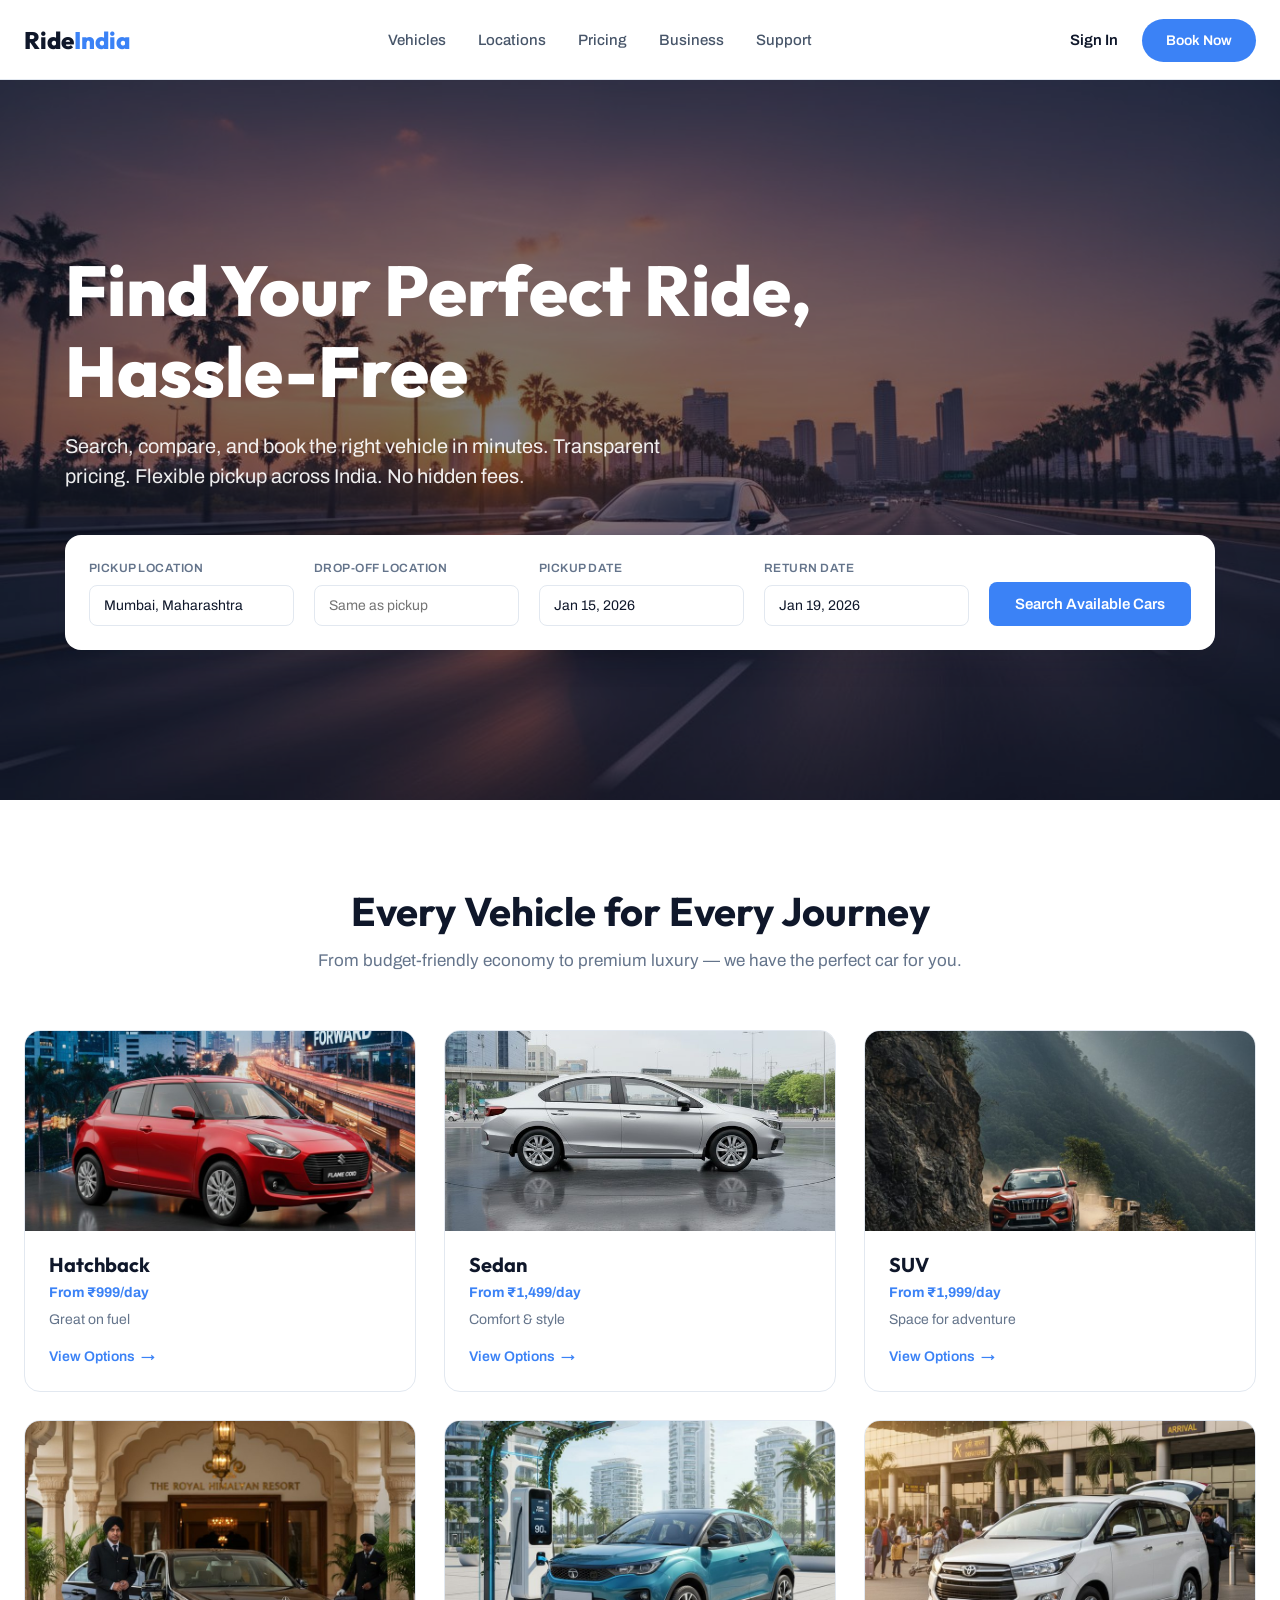
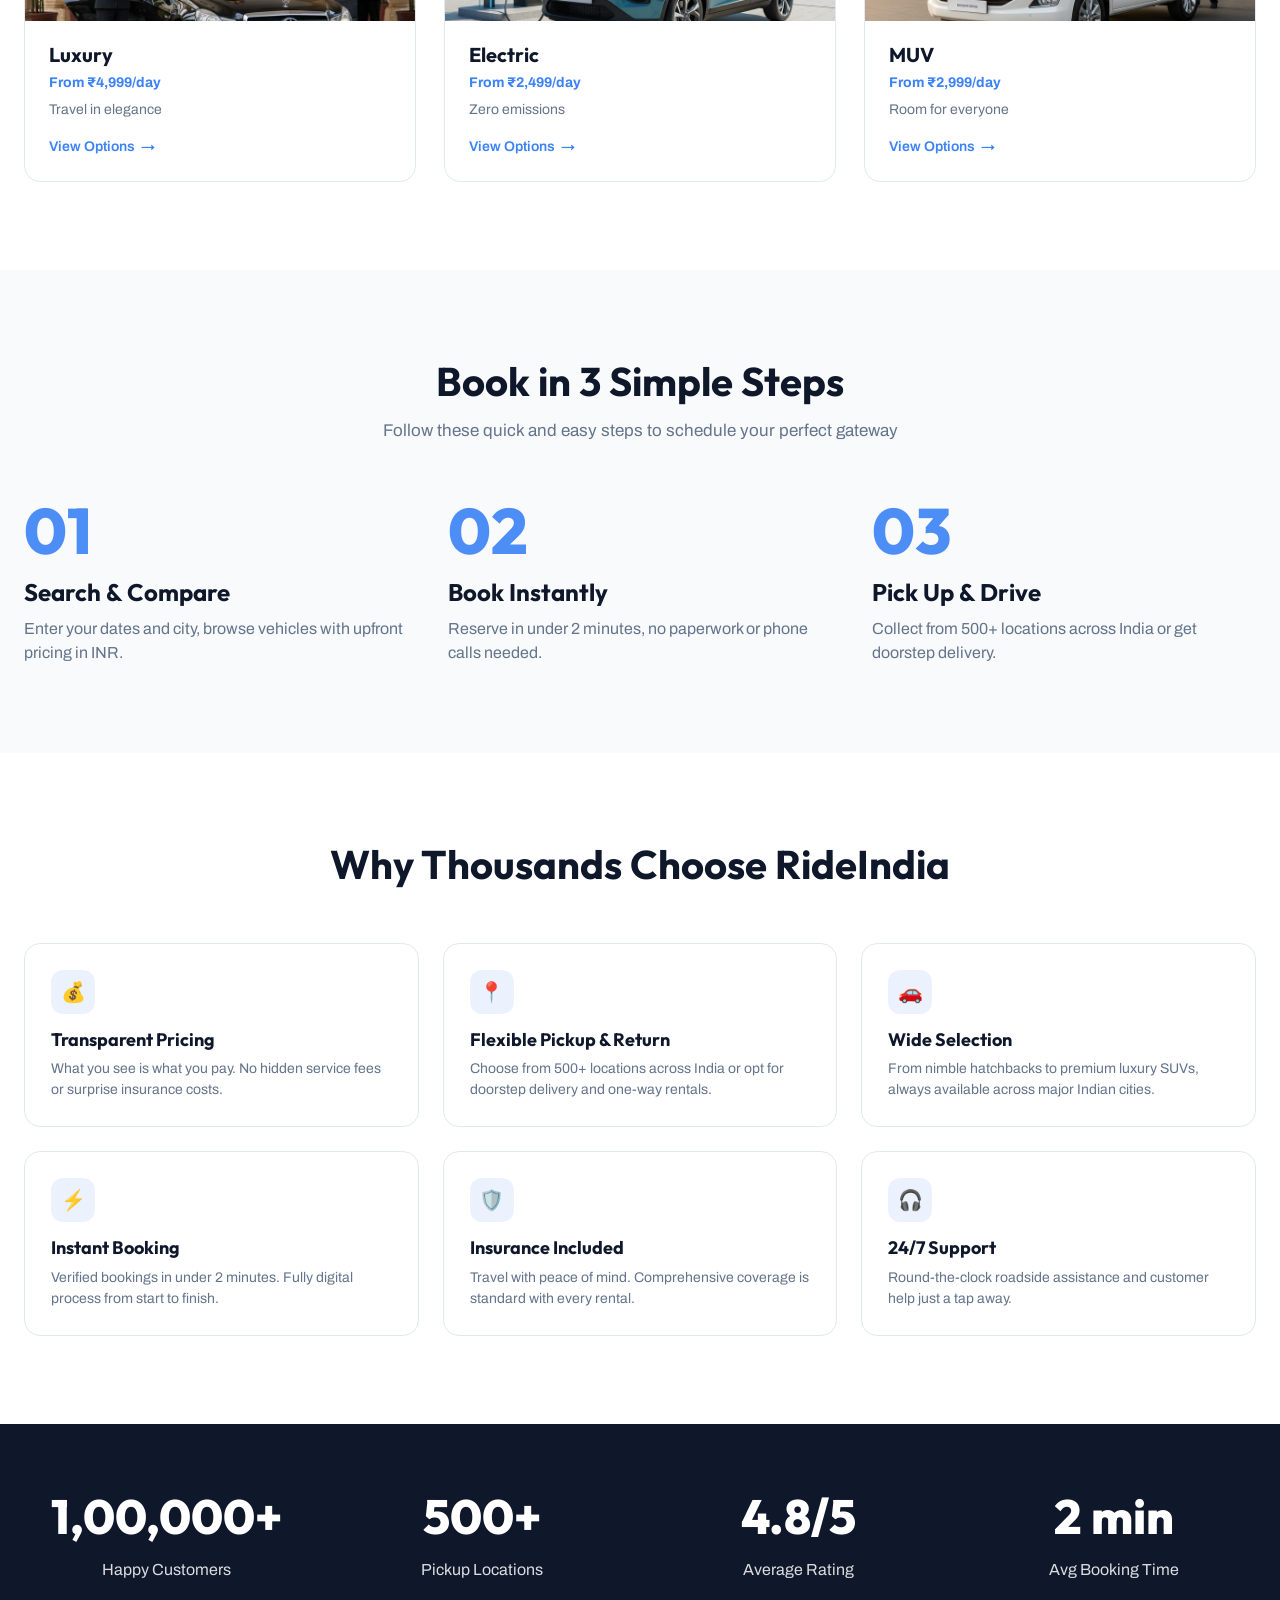
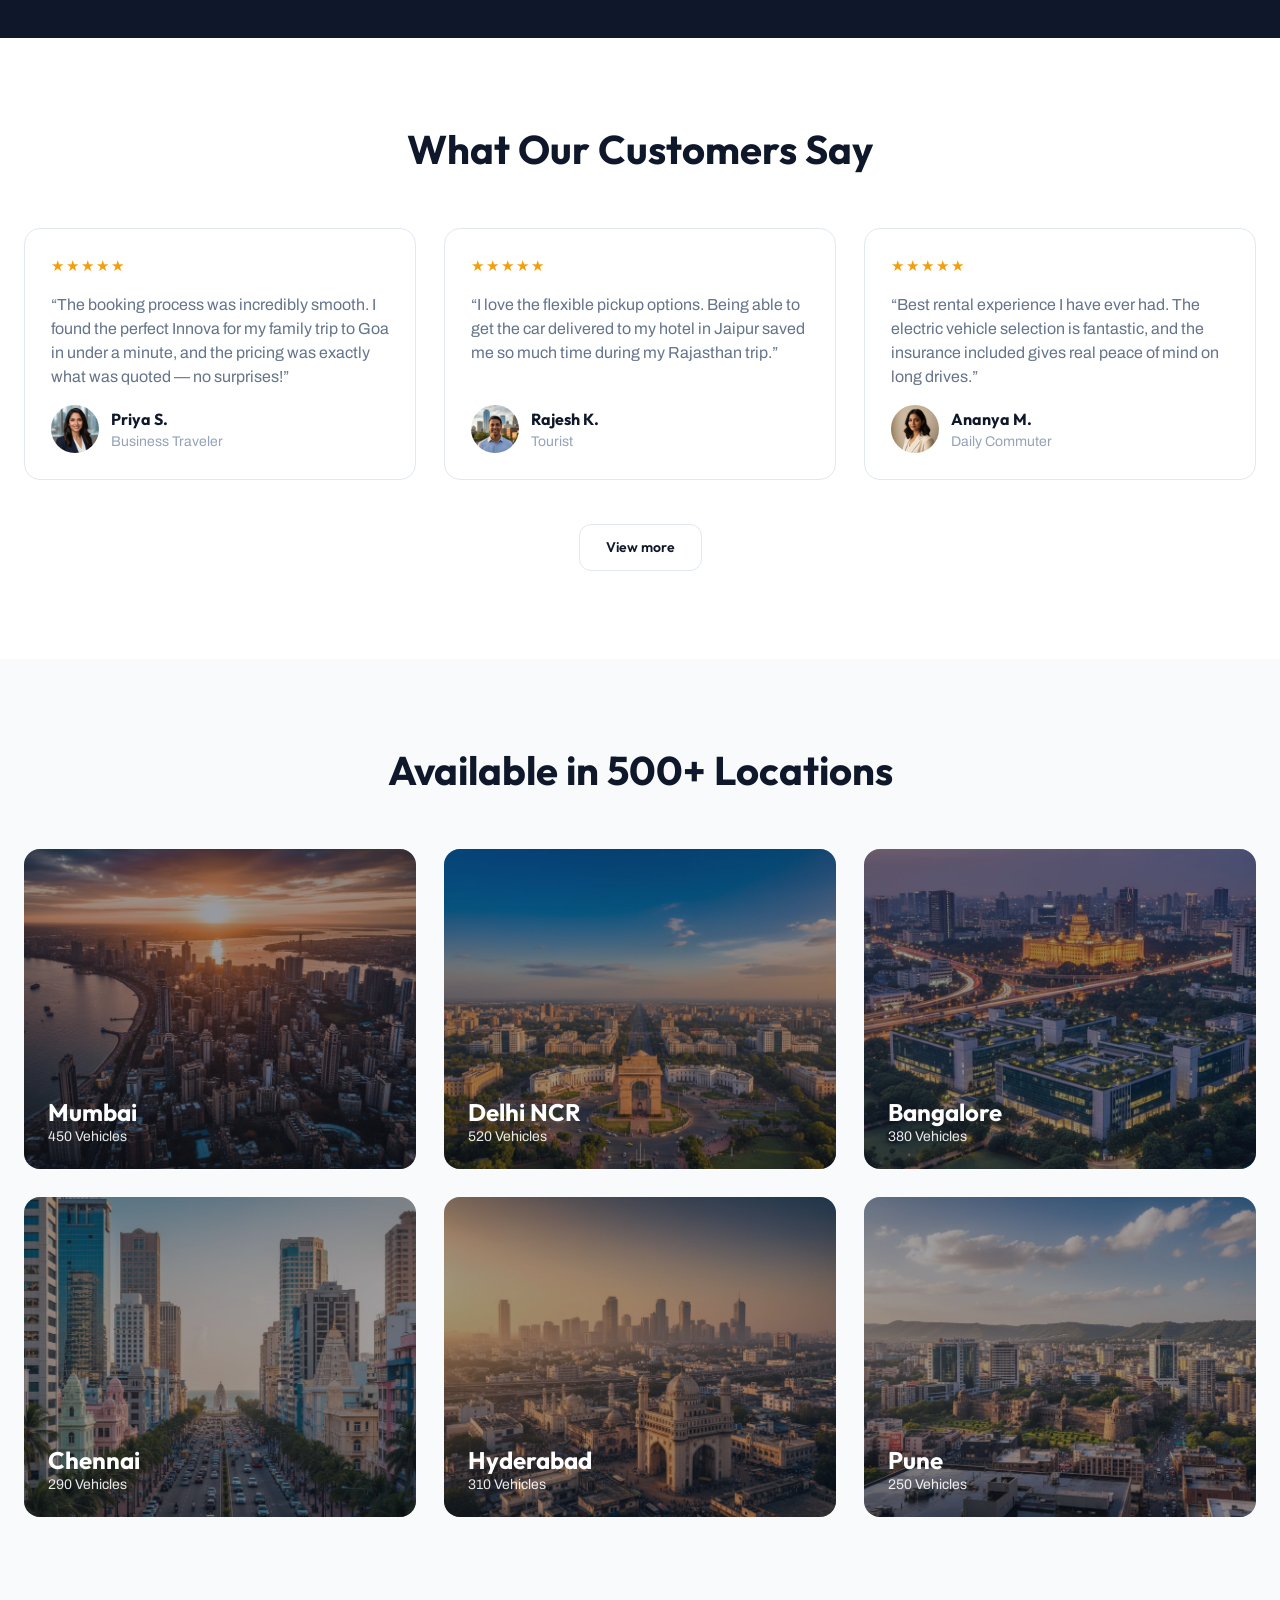
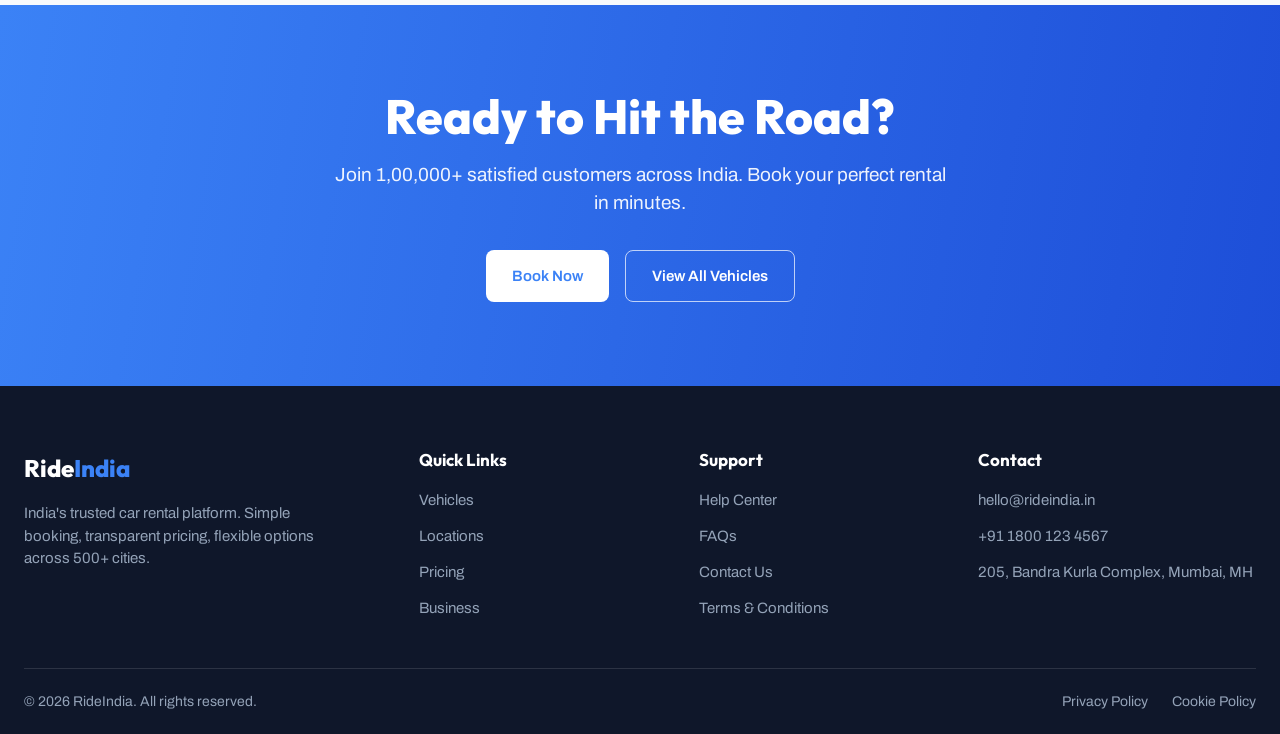
==== index.html @ 30ba26a1 "sample files" ====
<!DOCTYPE html>
<html lang="en">
<head>
<meta charset="UTF-8">
<meta name="viewport" content="width=device-width, initial-scale=1.0">
<title>RideIndia — Find Your Perfect Ride, Hassle-Free</title>
<link rel="preconnect" href="https://fonts.googleapis.com">
<link href="https://fonts.googleapis.com/css2?family=Outfit:wght@500;600;700;800&family=Archivo:wght@400;500;600;700;800&display=swap" rel="stylesheet">
<link rel="stylesheet" href="css/style.css">
</head>
<body>

<!-- ===== Navbar ===== -->
<header class="navbar">
  <div class="container">
    <a class="logo" href="index.html">Ride<span>India</span></a>
    <input type="checkbox" id="nav-toggle" class="nav-toggle" aria-label="Toggle menu">
    <label for="nav-toggle" class="nav-burger" aria-hidden="true"><span></span><span></span><span></span></label>
    <ul class="nav-links">
      <li><a href="available-cars.html">Vehicles</a></li>
      <li><a href="index.html#locations">Locations</a></li>
      <li><a href="index.html#categories">Pricing</a></li>
      <li><a href="index.html#why">Business</a></li>
      <li><a href="help-center.html">Support</a></li>
    </ul>
    <div class="nav-actions">
      <a class="signin" href="#">Sign In</a>
      <a class="btn btn-primary btn-pill" href="available-cars.html">Book Now</a>
    </div>
  </div>
</header>

<!-- ===== Hero ===== -->
<section class="hero">
  <div class="container">
    <h1>Find Your Perfect Ride,<br>Hassle-Free</h1>
    <p class="sub">Search, compare, and book the right vehicle in minutes. Transparent pricing. Flexible pickup across India. No hidden fees.</p>

    <form class="search-card" action="available-cars.html" method="get">
      <div class="search-field">
        <label for="pickup-loc">Pickup Location</label>
        <input id="pickup-loc" type="text" value="Mumbai, Maharashtra">
      </div>
      <div class="search-field">
        <label for="drop-loc">Drop-off Location</label>
        <input id="drop-loc" type="text" placeholder="Same as pickup">
      </div>
      <div class="search-field">
        <label for="pickup-date">Pickup Date</label>
        <input id="pickup-date" type="text" value="Jan 15, 2026">
      </div>
      <div class="search-field">
        <label for="return-date">Return Date</label>
        <input id="return-date" type="text" value="Jan 19, 2026">
      </div>
      <button class="btn btn-primary" type="submit">Search Available Cars</button>
    </form>
  </div>
</section>

<!-- ===== Categories ===== -->
<section class="section" id="categories">
  <div class="container">
    <div class="section-head">
      <h2>Every Vehicle for Every Journey</h2>
      <p>From budget-friendly economy to premium luxury — we have the perfect car for you.</p>
    </div>
    <div class="grid-3">
      <article class="card">
        <a class="card-img" href="available-cars.html"><img src="assets/category-1.jpg" alt="Hatchback"></a>
        <div class="card-body">
          <h3>Hatchback</h3>
          <p class="card-price">From ₹999/day</p>
          <p class="card-tag">Great on fuel</p>
          <a class="card-link" href="available-cars.html">View Options</a>
        </div>
      </article>
      <article class="card">
        <a class="card-img" href="available-cars.html"><img src="assets/category-2.jpg" alt="Sedan"></a>
        <div class="card-body">
          <h3>Sedan</h3>
          <p class="card-price">From ₹1,499/day</p>
          <p class="card-tag">Comfort &amp; style</p>
          <a class="card-link" href="available-cars.html">View Options</a>
        </div>
      </article>
      <article class="card">
        <a class="card-img" href="available-cars.html"><img src="assets/category-3.jpg" alt="SUV"></a>
        <div class="card-body">
          <h3>SUV</h3>
          <p class="card-price">From ₹1,999/day</p>
          <p class="card-tag">Space for adventure</p>
          <a class="card-link" href="available-cars.html">View Options</a>
        </div>
      </article>
      <article class="card">
        <a class="card-img" href="available-cars.html"><img src="assets/category-4.jpg" alt="Luxury car"></a>
        <div class="card-body">
          <h3>Luxury</h3>
          <p class="card-price">From ₹4,999/day</p>
          <p class="card-tag">Travel in elegance</p>
          <a class="card-link" href="available-cars.html">View Options</a>
        </div>
      </article>
      <article class="card">
        <a class="card-img" href="available-cars.html"><img src="assets/category-5.jpg" alt="Electric car"></a>
        <div class="card-body">
          <h3>Electric</h3>
          <p class="card-price">From ₹2,499/day</p>
          <p class="card-tag">Zero emissions</p>
          <a class="card-link" href="available-cars.html">View Options</a>
        </div>
      </article>
      <article class="card">
        <a class="card-img" href="available-cars.html"><img src="assets/category-6.jpg" alt="MUV"></a>
        <div class="card-body">
          <h3>MUV</h3>
          <p class="card-price">From ₹2,999/day</p>
          <p class="card-tag">Room for everyone</p>
          <a class="card-link" href="available-cars.html">View Options</a>
        </div>
      </article>
    </div>
  </div>
</section>

<!-- ===== How it works ===== -->
<section class="section alt">
  <div class="container">
    <div class="section-head">
      <h2>Book in 3 Simple Steps</h2>
      <p>Follow these quick and easy steps to schedule your perfect gateway</p>
    </div>
    <div class="steps">
      <div class="step">
        <div class="num">01</div>
        <h3>Search &amp; Compare</h3>
        <p>Enter your dates and city, browse vehicles with upfront pricing in INR.</p>
      </div>
      <div class="step">
        <div class="num">02</div>
        <h3>Book Instantly</h3>
        <p>Reserve in under 2 minutes, no paperwork or phone calls needed.</p>
      </div>
      <div class="step">
        <div class="num">03</div>
        <h3>Pick Up &amp; Drive</h3>
        <p>Collect from 500+ locations across India or get doorstep delivery.</p>
      </div>
    </div>
  </div>
</section>

<!-- ===== Why RideIndia ===== -->
<section class="section" id="why">
  <div class="container">
    <div class="section-head">
      <h2>Why Thousands Choose RideIndia</h2>
    </div>
    <div class="benefits">
      <div class="benefit">
        <div class="ico">💰</div>
        <h3>Transparent Pricing</h3>
        <p>What you see is what you pay. No hidden service fees or surprise insurance costs.</p>
      </div>
      <div class="benefit">
        <div class="ico">📍</div>
        <h3>Flexible Pickup &amp; Return</h3>
        <p>Choose from 500+ locations across India or opt for doorstep delivery and one-way rentals.</p>
      </div>
      <div class="benefit">
        <div class="ico">🚗</div>
        <h3>Wide Selection</h3>
        <p>From nimble hatchbacks to premium luxury SUVs, always available across major Indian cities.</p>
      </div>
      <div class="benefit">
        <div class="ico">⚡</div>
        <h3>Instant Booking</h3>
        <p>Verified bookings in under 2 minutes. Fully digital process from start to finish.</p>
      </div>
      <div class="benefit">
        <div class="ico">🛡️</div>
        <h3>Insurance Included</h3>
        <p>Travel with peace of mind. Comprehensive coverage is standard with every rental.</p>
      </div>
      <div class="benefit">
        <div class="ico">🎧</div>
        <h3>24/7 Support</h3>
        <p>Round-the-clock roadside assistance and customer help just a tap away.</p>
      </div>
    </div>
  </div>
</section>

<!-- ===== Metrics ===== -->
<section class="metrics">
  <div class="container">
    <div><div class="num">1,00,000+</div><div class="lbl">Happy Customers</div></div>
    <div><div class="num">500+</div><div class="lbl">Pickup Locations</div></div>
    <div><div class="num">4.8/5</div><div class="lbl">Average Rating</div></div>
    <div><div class="num">2 min</div><div class="lbl">Avg Booking Time</div></div>
  </div>
</section>

<!-- ===== Testimonials ===== -->
<section class="section">
  <div class="container">
    <div class="section-head">
      <h2>What Our Customers Say</h2>
    </div>
    <div class="reviews">
      <div class="review-card">
        <div class="stars" aria-label="5 stars">★★★★★</div>
        <blockquote>“The booking process was incredibly smooth. I found the perfect Innova for my family trip to Goa in under a minute, and the pricing was exactly what was quoted — no surprises!”</blockquote>
        <div class="reviewer">
          <img src="assets/avatar-1.jpg" alt="Priya S.">
          <div><div class="nm">Priya S.</div><div class="rl">Business Traveler</div></div>
        </div>
      </div>
      <div class="review-card">
        <div class="stars" aria-label="5 stars">★★★★★</div>
        <blockquote>“I love the flexible pickup options. Being able to get the car delivered to my hotel in Jaipur saved me so much time during my Rajasthan trip.”</blockquote>
        <div class="reviewer">
          <img src="assets/avatar-2.jpg" alt="Rajesh K.">
          <div><div class="nm">Rajesh K.</div><div class="rl">Tourist</div></div>
        </div>
      </div>
      <div class="review-card">
        <div class="stars" aria-label="5 stars">★★★★★</div>
        <blockquote>“Best rental experience I have ever had. The electric vehicle selection is fantastic, and the insurance included gives real peace of mind on long drives.”</blockquote>
        <div class="reviewer">
          <img src="assets/avatar-3.jpg" alt="Ananya M.">
          <div><div class="nm">Ananya M.</div><div class="rl">Daily Commuter</div></div>
        </div>
      </div>
    </div>
    <div class="view-more-wrap">
      <a class="btn-view-more" href="reviews.html">View more</a>
    </div>
  </div>
</section>

<!-- ===== Locations ===== -->
<section class="section alt" id="locations">
  <div class="container">
    <div class="section-head">
      <h2>Available in 500+ Locations</h2>
    </div>
    <div class="grid-3">
      <a class="city-card" href="available-cars.html">
        <img src="assets/city-1.jpg" alt="Mumbai">
        <div class="veil"></div>
        <div class="meta"><h3>Mumbai</h3><p>450 Vehicles</p></div>
      </a>
      <a class="city-card" href="available-cars.html">
        <img src="assets/city-2.jpg" alt="Delhi NCR">
        <div class="veil"></div>
        <div class="meta"><h3>Delhi NCR</h3><p>520 Vehicles</p></div>
      </a>
      <a class="city-card" href="available-cars.html">
        <img src="assets/city-3.jpg" alt="Bangalore">
        <div class="veil"></div>
        <div class="meta"><h3>Bangalore</h3><p>380 Vehicles</p></div>
      </a>
      <a class="city-card" href="available-cars.html">
        <img src="assets/city-4.jpg" alt="Chennai">
        <div class="veil"></div>
        <div class="meta"><h3>Chennai</h3><p>290 Vehicles</p></div>
      </a>
      <a class="city-card" href="available-cars.html">
        <img src="assets/city-5.jpg" alt="Hyderabad">
        <div class="veil"></div>
        <div class="meta"><h3>Hyderabad</h3><p>310 Vehicles</p></div>
      </a>
      <a class="city-card" href="available-cars.html">
        <img src="assets/city-6.jpg" alt="Pune">
        <div class="veil"></div>
        <div class="meta"><h3>Pune</h3><p>250 Vehicles</p></div>
      </a>
    </div>
  </div>
</section>

<!-- ===== CTA ===== -->
<section class="cta">
  <div class="container">
    <h2>Ready to Hit the Road?</h2>
    <p>Join 1,00,000+ satisfied customers across India. Book your perfect rental in minutes.</p>
    <div class="actions">
      <a class="btn btn-white" href="available-cars.html">Book Now</a>
      <a class="btn btn-outline-white" href="available-cars.html">View All Vehicles</a>
    </div>
  </div>
</section>

<!-- ===== Footer ===== -->
<footer class="footer">
  <div class="container">
    <div class="footer-grid">
      <div>
        <a class="logo" href="index.html">Ride<span>India</span></a>
        <p class="about">India's trusted car rental platform. Simple booking, transparent pricing, flexible options across 500+ cities.</p>
      </div>
      <div>
        <h4>Quick Links</h4>
        <ul>
          <li><a href="available-cars.html">Vehicles</a></li>
          <li><a href="index.html#locations">Locations</a></li>
          <li><a href="index.html#categories">Pricing</a></li>
          <li><a href="index.html#why">Business</a></li>
        </ul>
      </div>
      <div>
        <h4>Support</h4>
        <ul>
          <li><a href="help-center.html">Help Center</a></li>
          <li><a href="help-center.html">FAQs</a></li>
          <li><a href="help-center.html">Contact Us</a></li>
          <li><a href="#">Terms &amp; Conditions</a></li>
        </ul>
      </div>
      <div>
        <h4>Contact</h4>
        <ul>
          <li><a href="mailto:hello@rideindia.in">hello@rideindia.in</a></li>
          <li><a href="tel:+9118001234567">+91 1800 123 4567</a></li>
          <li><a href="#">205, Bandra Kurla Complex, Mumbai, MH</a></li>
        </ul>
      </div>
    </div>
    <div class="footer-bottom">
      <div>© 2026 RideIndia. All rights reserved.</div>
      <div class="links"><a href="#">Privacy Policy</a><a href="#">Cookie Policy</a></div>
    </div>
  </div>
</footer>

</body>
</html>
---- css/style.css ----
/* ============================================================
   RideIndia — Car Rental
   Design tokens extracted from Car_Rental.fig
   ============================================================ */
:root {
  --blue: #3B82F6;
  --blue-deep: #1D4ED8;
  --dark: #0F172A;
  --slate-700: #334155;
  --slate-600: #475569;
  --slate-500: #64748B;
  --slate-400: #94A3B8;
  --slate-300: #CBD5E1;
  --border: #E2E8F0;
  --track: #F1F5F9;
  --bg-alt: #F8FAFC;
  --white: #FFFFFF;
  --green: #10B981;
  --amber: #F59E0B;
  --indigo: #4F46E5;
  --indigo-bg: #EEF2FF;
  --help-bg: #FAF9F6;
  --font-head: 'Outfit', sans-serif;
  --font-body: 'Archivo', sans-serif;
  --font-help: 'Figtree', sans-serif;
  --r-btn: 8px;
  --r-input: 8px;
  --r-card: 16px;
  --r-panel: 24px;
  --shadow-card: 0 4px 16px rgba(15, 23, 42, .06);
  --shadow-lift: 0 12px 28px rgba(15, 23, 42, .12);
}

* { margin: 0; padding: 0; box-sizing: border-box; }
html { scroll-behavior: smooth; }
body {
  font-family: var(--font-body);
  color: var(--dark);
  background: var(--white);
  line-height: 1.5;
  -webkit-font-smoothing: antialiased;
}
body.bg-alt { background: var(--bg-alt); }
img { display: block; max-width: 100%; }
a { text-decoration: none; color: inherit; transition: color .18s ease; }
h1, h2, h3, h4 { font-family: var(--font-head); line-height: 1.15; }
.container { max-width: 1280px; margin: 0 auto; padding: 0 24px; }

/* ---------- Buttons ---------- */
.btn {
  display: inline-flex; align-items: center; justify-content: center; gap: 8px;
  font-family: var(--font-body); font-weight: 600; font-size: 15px;
  border: none; cursor: pointer; border-radius: var(--r-btn);
  padding: 14px 26px; transition: all .2s ease; text-align: center;
}
.btn-primary { background: var(--blue); color: #fff; }
.btn-primary:hover { background: var(--blue-deep); transform: translateY(-1px); box-shadow: 0 6px 16px rgba(59,130,246,.35); }
.btn-pill { border-radius: 100px; padding: 11px 24px; font-size: 14px; }
.btn-white { background: #fff; color: var(--blue); }
.btn-white:hover { transform: translateY(-1px); box-shadow: 0 8px 18px rgba(15,23,42,.18); }
.btn-outline-white { background: transparent; color: #fff; border: 1.5px solid rgba(255,255,255,.7); }
.btn-outline-white:hover { background: rgba(255,255,255,.12); }
.btn-block { width: 100%; }
.btn-indigo { background: var(--indigo); color: #fff; border-radius: 12px; }
.btn-indigo:hover { background: #4338CA; }

/* ---------- Navbar ---------- */
.navbar {
  position: sticky; top: 0; z-index: 50;
  background: var(--white); border-bottom: 1px solid var(--border); height: 80px;
}
.navbar .container { height: 80px; display: flex; align-items: center; justify-content: space-between; gap: 24px; }
.logo { font-family: var(--font-head); font-weight: 800; font-size: 24px; color: var(--dark); }
.logo span { color: var(--blue); }
.nav-links { display: flex; align-items: center; gap: 32px; list-style: none; }
.nav-links a { font-size: 15px; color: var(--slate-600); font-weight: 500; }
.nav-links a:hover, .nav-links a.active { color: var(--blue); }
.nav-actions { display: flex; align-items: center; gap: 24px; }
.nav-actions .signin { font-size: 15px; font-weight: 600; color: var(--dark); }
.nav-actions .signin:hover { color: var(--blue); }
.nav-toggle { display: none; }
.nav-burger { display: none; flex-direction: column; gap: 5px; cursor: pointer; padding: 6px; }
.nav-burger span { width: 24px; height: 2.5px; background: var(--dark); border-radius: 2px; transition: transform .2s; }

/* ---------- Hero (Home) ---------- */
.hero {
  position: relative; min-height: 720px; display: flex; flex-direction: column;
  justify-content: center; color: #fff;
  background: url('../assets/hero-home.jpg') center/cover no-repeat;
}
.hero::before { content: ''; position: absolute; inset: 0; background: rgba(15, 23, 42, .55); }
.hero .container { position: relative; z-index: 1; padding-top: 80px; padding-bottom: 60px; }
.hero h1 { font-size: clamp(40px, 5.5vw, 72px); font-weight: 800; max-width: 900px; }
.hero p.sub { font-size: clamp(16px, 1.6vw, 20px); margin-top: 20px; max-width: 640px; color: rgba(255,255,255,.92); }

/* Search card */
.search-card {
  margin-top: 44px; background: #fff; border-radius: var(--r-card);
  box-shadow: var(--shadow-lift); padding: 24px;
  display: grid; grid-template-columns: repeat(4, 1fr) auto; gap: 20px; align-items: end;
}
.search-field label { display: block; font-size: 12px; font-weight: 600; letter-spacing: .04em; text-transform: uppercase; color: var(--slate-500); margin-bottom: 8px; }
.search-field input, .search-field select {
  width: 100%; font-family: var(--font-body); font-size: 14px; color: var(--dark);
  border: 1px solid var(--border); border-radius: var(--r-input); padding: 12px 14px; background: #fff;
}
.search-field input:focus, .search-field select:focus { outline: 2px solid var(--blue); outline-offset: 1px; border-color: var(--blue); }

/* ---------- Sections ---------- */
.section { padding: 88px 0; }
.section.alt { background: var(--bg-alt); }
.section-head { text-align: center; max-width: 720px; margin: 0 auto 56px; }
.section-head h2 { font-size: clamp(28px, 3.4vw, 40px); font-weight: 700; }
.section-head p { margin-top: 14px; font-size: 17px; color: var(--slate-500); }

/* Category cards */
.grid-3 { display: grid; grid-template-columns: repeat(3, 1fr); gap: 28px; }
.card {
  background: #fff; border: 1px solid var(--border); border-radius: var(--r-card);
  overflow: hidden; transition: transform .22s ease, box-shadow .22s ease; display: flex; flex-direction: column;
}
.card:hover { transform: translateY(-5px); box-shadow: var(--shadow-lift); }
.card-img { height: 200px; overflow: hidden; }
.card-img img { width: 100%; height: 100%; object-fit: cover; transition: transform .35s ease; }
.card:hover .card-img img { transform: scale(1.05); }
.card-body { padding: 22px 24px 24px; display: flex; flex-direction: column; gap: 6px; flex: 1; }
.card-body h3 { font-size: 20px; font-weight: 700; }
.card-price { color: var(--blue); font-weight: 700; font-size: 14px; }
.card-tag { color: var(--slate-500); font-size: 14px; }
.card-link { margin-top: auto; padding-top: 10px; font-weight: 600; font-size: 14px; color: var(--blue); display: inline-flex; align-items: center; gap: 6px; }
.card-link:hover { color: var(--blue-deep); gap: 10px; }
.card-link::after { content: '→'; transition: inherit; }

/* Steps */
.steps { display: grid; grid-template-columns: repeat(3, 1fr); gap: 40px; }
.step { text-align: left; }
.step .num { font-family: var(--font-head); font-weight: 800; font-size: 64px; color: var(--blue); opacity: .9; line-height: 1; }
.step h3 { font-size: 24px; font-weight: 700; margin: 16px 0 10px; }
.step p { color: var(--slate-500); font-size: 16px; }

/* Benefit cards */
.benefits { display: grid; grid-template-columns: repeat(3, 1fr); gap: 24px; }
.benefit {
  background: #fff; border: 1px solid var(--border); border-radius: var(--r-card); padding: 26px;
  transition: box-shadow .2s ease, transform .2s ease;
}
.benefit:hover { box-shadow: var(--shadow-card); transform: translateY(-3px); }
.benefit .ico {
  width: 44px; height: 44px; border-radius: 12px; background: rgba(59,130,246,.1);
  display: flex; align-items: center; justify-content: center; font-size: 20px; margin-bottom: 16px;
}
.benefit h3 { font-size: 18px; font-weight: 700; margin-bottom: 8px; }
.benefit p { font-size: 14px; color: var(--slate-500); }

/* Metrics banner */
.metrics { background: var(--dark); color: #fff; padding: 56px 0; }
.metrics .container { display: grid; grid-template-columns: repeat(4, 1fr); gap: 32px; text-align: center; }
.metrics .num { font-family: var(--font-head); font-weight: 800; font-size: clamp(32px, 4vw, 48px); }
.metrics .lbl { margin-top: 6px; font-size: 16px; color: rgba(255,255,255,.85); }

/* Testimonials */
.reviews { display: grid; grid-template-columns: repeat(3, 1fr); gap: 28px; }
.review-card {
  background: #fff; border: 1px solid var(--border); border-radius: var(--r-card);
  padding: 26px; display: flex; flex-direction: column; gap: 16px;
}
.stars { color: var(--amber); font-size: 15px; letter-spacing: 2px; }
.review-card blockquote { font-size: 16px; color: var(--slate-500); font-style: normal; }
.reviewer { display: flex; align-items: center; gap: 12px; margin-top: auto; }
.reviewer img { width: 48px; height: 48px; border-radius: 50%; object-fit: cover; }
.reviewer .nm { font-family: var(--font-head); font-weight: 700; font-size: 16px; }
.reviewer .rl { font-size: 14px; color: var(--slate-400); }
.view-more-wrap { text-align: center; margin-top: 44px; }
.btn-view-more {
  display: inline-flex; padding: 12px 26px; border: 1px solid var(--border); border-radius: 12px;
  font-family: var(--font-head); font-weight: 600; font-size: 14px; color: var(--dark); background: #fff;
  transition: all .2s ease;
}
.btn-view-more:hover { border-color: var(--blue); color: var(--blue); }

/* Locations */
.city-card {
  position: relative; border-radius: var(--r-card); overflow: hidden; height: 320px; display: block;
}
.city-card img { width: 100%; height: 100%; object-fit: cover; transition: transform .35s ease; }
.city-card:hover img { transform: scale(1.06); }
.city-card .veil { position: absolute; inset: 0; background: rgba(15,23,42,.4); transition: background .25s; }
.city-card:hover .veil { background: rgba(15,23,42,.5); }
.city-card .meta { position: absolute; left: 24px; bottom: 22px; color: #fff; z-index: 1; }
.city-card .meta h3 { font-size: 24px; font-weight: 700; }
.city-card .meta p { font-size: 14px; opacity: .9; }

/* CTA */
.cta { background: linear-gradient(100deg, var(--blue), var(--blue-deep)); color: #fff; text-align: center; padding: 84px 0; }
.cta h2 { font-size: clamp(32px, 4vw, 48px); font-weight: 800; }
.cta p { margin: 16px auto 32px; font-size: 19px; max-width: 620px; color: rgba(255,255,255,.92); }
.cta .actions { display: flex; gap: 16px; justify-content: center; flex-wrap: wrap; }

/* ---------- Footer ---------- */
.footer { background: var(--dark); color: #fff; padding: 64px 0 0; }
.footer-grid { display: grid; grid-template-columns: 1.5fr 1fr 1fr 1.2fr; gap: 48px; padding-bottom: 48px; }
.footer .logo { color: #fff; }
.footer .about { margin-top: 16px; font-size: 15px; color: var(--slate-400); max-width: 320px; }
.footer h4 { font-size: 17px; font-weight: 700; margin-bottom: 18px; }
.footer ul { list-style: none; display: grid; gap: 12px; }
.footer ul a { font-size: 15px; color: var(--slate-400); }
.footer ul a:hover { color: #fff; }
.footer-bottom {
  border-top: 1px solid rgba(255,255,255,.12); padding: 22px 0;
  display: flex; justify-content: space-between; align-items: center; gap: 16px; flex-wrap: wrap;
  font-size: 14px; color: var(--slate-400);
}
.footer-bottom .links { display: flex; gap: 24px; }
.footer-bottom a:hover { color: #fff; }

/* ---------- Available cars page ---------- */
.search-summary { background: #fff; border-bottom: 1px solid var(--border); padding: 16px 0; }
.search-summary .container { display: flex; align-items: center; gap: 36px; flex-wrap: wrap; }
.summary-item .k { font-size: 11px; text-transform: uppercase; letter-spacing: .05em; color: var(--slate-400); font-weight: 600; }
.summary-item .v { font-size: 15px; font-weight: 600; }
.summary-item { display: grid; gap: 2px; }
.modify-link { margin-left: auto; font-size: 14px; font-weight: 600; color: var(--blue); }
.modify-link:hover { color: var(--blue-deep); }
.results-head { display: flex; align-items: flex-end; justify-content: space-between; gap: 20px; flex-wrap: wrap; margin-bottom: 36px; }
.results-head h1 { font-size: 32px; font-weight: 700; }
.results-head .found { margin-top: 6px; font-size: 16px; color: var(--slate-500); }
.sort { display: flex; align-items: center; gap: 10px; font-size: 14px; color: var(--slate-500); }
.sort select { font-family: var(--font-body); font-size: 14px; padding: 10px 14px; border: 1px solid var(--border); border-radius: var(--r-input); background: #fff; color: var(--dark); }
.car-card .card-body h3 { font-size: 22px; }
.chip { display: inline-block; background: var(--track); color: var(--slate-600); font-size: 12px; font-weight: 600; border-radius: 100px; padding: 4px 12px; }
.spec-row { display: flex; gap: 16px; font-size: 13px; color: var(--slate-600); margin-top: 10px; flex-wrap: wrap; }
.spec-row span { display: inline-flex; align-items: center; gap: 6px; }
.card-foot { display: flex; align-items: center; justify-content: space-between; margin-top: 18px; padding-top: 16px; border-top: 1px solid var(--track); }
.price .amt { font-family: var(--font-body); font-weight: 800; font-size: 20px; }
.price .per { font-size: 13px; color: var(--slate-500); }
.card-foot .btn { padding: 10px 20px; font-size: 14px; }
.pagination { display: flex; justify-content: center; gap: 10px; margin-top: 52px; }
.page-btn {
  min-width: 42px; height: 42px; display: inline-flex; align-items: center; justify-content: center;
  border-radius: 10px; border: 1px solid var(--border); background: #fff;
  font-size: 14px; font-weight: 600; color: var(--slate-700); transition: all .18s;
}
.page-btn:hover { border-color: var(--blue); color: var(--blue); }
.page-btn.active { background: var(--blue); border-color: var(--blue); color: #fff; }
.page-btn.dots { border: none; background: none; color: var(--slate-400); }

/* ---------- Car details page ---------- */
.breadcrumb { padding: 24px 0 0; font-size: 14px; color: var(--slate-500); }
.breadcrumb a:hover { color: var(--blue); }
.detail-grid { display: grid; grid-template-columns: 1.7fr 1fr; gap: 40px; align-items: start; padding: 28px 0 0; }
.car-hero-img { border-radius: var(--r-card); overflow: hidden; }
.car-hero-img img { width: 100%; height: auto; object-fit: cover; }
.detail-title { margin-top: 28px; display: flex; align-items: center; gap: 14px; flex-wrap: wrap; }
.detail-title h1 { font-size: clamp(36px, 4.5vw, 56px); font-weight: 800; }
.rating-line { display: flex; align-items: center; gap: 10px; margin-top: 10px; font-size: 16px; color: var(--slate-600); }
.rating-line a { color: var(--blue); font-weight: 600; }
.availability-panel {
  background: #fff; border: 1px solid var(--border); border-radius: var(--r-card);
  box-shadow: var(--shadow-card); padding: 28px; position: sticky; top: 104px;
}
.availability-panel .from { font-size: 14px; color: var(--slate-500); }
.availability-panel .big-price { font-family: var(--font-head); font-weight: 800; font-size: 40px; margin: 4px 0 20px; }
.big-price small { font-size: 18px; font-weight: 600; color: var(--slate-500); }
.availability-panel h2 { font-size: 22px; font-weight: 700; margin-bottom: 18px; }
.mini-field { margin-bottom: 14px; }
.mini-field label { display: block; font-size: 13px; font-weight: 600; color: var(--slate-500); margin-bottom: 6px; }
.mini-field input { width: 100%; font-family: var(--font-body); font-size: 15px; padding: 12px 14px; border: 1px solid var(--border); border-radius: var(--r-input); }
.status-row { display: flex; justify-content: space-between; font-size: 15px; margin: 16px 0 8px; }
.status-ok { color: var(--green); font-weight: 700; font-size: 13px; background: rgba(16,185,129,.1); border-radius: 100px; padding: 4px 12px; }
.calc-row { display: flex; justify-content: space-between; align-items: center; padding: 14px 0; border-top: 1px solid var(--track); margin-top: 10px; font-size: 15px; }
.calc-row strong { font-size: 20px; font-family: var(--font-head); }
.spec-grid { display: grid; grid-template-columns: repeat(4, 1fr); gap: 20px; margin-top: 24px; }
.spec-tile { background: var(--bg-alt); border-radius: 8px; padding: 22px; text-align: center; }
.spec-tile .ico { font-size: 24px; margin-bottom: 10px; }
.spec-tile .k { font-size: 14px; color: var(--slate-500); }
.spec-tile .v { font-size: 18px; font-weight: 700; font-family: var(--font-head); margin-top: 4px; }
.content-block { margin-top: 56px; }
.content-block h2 { font-size: 32px; font-weight: 700; margin-bottom: 18px; }
.content-block p.long { font-size: 16px; color: var(--slate-600); line-height: 1.75; }
.feature-list { margin-top: 20px; display: grid; grid-template-columns: repeat(2, 1fr); gap: 12px 32px; list-style: none; }
.feature-list li { display: flex; align-items: center; gap: 10px; font-size: 15px; color: var(--slate-700); }
.feature-list li::before { content: '✓'; color: var(--green); font-weight: 800; }
.policy-grid { display: grid; grid-template-columns: repeat(3, 1fr); gap: 24px; margin-top: 24px; }
.policy-tile { background: var(--bg-alt); border-radius: 8px; padding: 26px; }
.policy-tile .ico { font-size: 24px; margin-bottom: 12px; }
.policy-tile h3 { font-size: 18px; font-weight: 700; margin-bottom: 8px; }
.policy-tile p { font-size: 14px; color: var(--slate-500); }

/* ---------- Reviews page ---------- */
.stats-summary { background: var(--bg-alt); padding: 48px 0; }
.stats-summary .container { display: grid; grid-template-columns: auto 1fr auto; gap: 56px; align-items: center; }
.overall { text-align: center; }
.overall .lbl { font-size: 18px; font-weight: 600; color: var(--slate-600); }
.overall .score { font-family: var(--font-head); font-weight: 800; font-size: 64px; line-height: 1.05; }
.overall .of { font-size: 16px; color: var(--slate-500); }
.overall .total { margin-top: 8px; font-size: 16px; color: var(--slate-500); }
.bars { display: grid; gap: 10px; max-width: 560px; }
.bar-row { display: grid; grid-template-columns: 64px 1fr 44px; align-items: center; gap: 14px; font-size: 14px; color: var(--slate-600); }
.bar-track { background: var(--track); border-radius: 4px; height: 8px; overflow: hidden; }
.bar-fill { height: 100%; background: var(--amber); border-radius: 4px; }
.write-review { text-align: center; display: grid; gap: 14px; justify-items: center; }
.write-review p { font-size: 14px; color: var(--slate-500); max-width: 220px; }
.filters { border-bottom: 1px solid var(--border); background: #fff; padding: 26px 0; }
.filters .container { display: flex; align-items: center; gap: 12px; flex-wrap: wrap; }
.filter-chip {
  border: 1px solid var(--border); background: #fff; border-radius: 100px;
  padding: 8px 18px; font-size: 14px; font-weight: 600; color: var(--slate-600); cursor: pointer; transition: all .18s;
}
.filter-chip:hover { border-color: var(--blue); color: var(--blue); }
.filter-chip.active { background: var(--blue); border-color: var(--blue); color: #fff; }
.filters .sort { margin-left: auto; }
.reviews-2col { display: grid; grid-template-columns: 1fr 1fr; gap: 28px; }

/* ---------- Help center ---------- */
.help body, .help { font-family: var(--font-help); }
.help-hero {
  position: relative; padding: 96px 0 120px; text-align: center; overflow: hidden;
  background: linear-gradient(rgba(238,242,255,.86), rgba(238,242,255,.92)), url('../assets/hero-help.jpg') center/cover;
}
.help-hero h1 { font-family: var(--font-head); font-size: clamp(36px, 5vw, 56px); font-weight: 800; }
.help-hero p { margin: 18px auto 0; font-size: 19px; color: var(--slate-600); max-width: 620px; }
.help-search {
  margin: 40px auto 0; max-width: 720px; background: #fff; border-radius: 20px;
  box-shadow: var(--shadow-lift); padding: 14px 14px 14px 24px;
  display: flex; align-items: center; gap: 14px;
}
.help-search input { flex: 1; border: none; font-family: var(--font-help); font-size: 16px; color: var(--dark); outline: none; min-width: 0; }
.popular-tags { margin-top: 26px; display: flex; align-items: center; justify-content: center; gap: 12px; flex-wrap: wrap; font-size: 15px; color: var(--slate-600); }
.popular-tags a { background: #fff; border: 1px solid var(--border); border-radius: 100px; padding: 7px 16px; font-size: 14px; font-weight: 600; }
.popular-tags a:hover { border-color: var(--indigo); color: var(--indigo); }
.topic-card {
  background: #fff; border: 1px solid var(--border); border-radius: 24px; padding: 30px;
  display: flex; flex-direction: column; gap: 8px; transition: transform .2s, box-shadow .2s;
}
.topic-card:hover { transform: translateY(-4px); box-shadow: var(--shadow-lift); }
.topic-card .ico { width: 48px; height: 48px; border-radius: 14px; background: var(--indigo-bg); color: var(--indigo); display: flex; align-items: center; justify-content: center; font-size: 22px; margin-bottom: 8px; }
.topic-card h3 { font-size: 22px; font-weight: 700; }
.topic-card .count { font-size: 15px; color: var(--slate-500); }
.topic-card .browse { margin-top: 10px; font-weight: 600; color: var(--indigo); font-size: 15px; }
.articles-wrap { display: grid; grid-template-columns: 1.6fr 1fr; gap: 48px; align-items: start; }
.articles-head { display: flex; justify-content: space-between; align-items: center; gap: 16px; margin-bottom: 22px; flex-wrap: wrap; }
.articles-head h2 { font-size: 30px; font-weight: 700; }
.articles-head a { color: var(--indigo); font-weight: 600; font-size: 15px; }
.article-item {
  display: flex; justify-content: space-between; align-items: center; gap: 18px;
  padding: 20px 4px; border-bottom: 1px solid var(--border); font-family: var(--font-help);
}
.article-item:hover h3 { color: var(--indigo); }
.article-item h3 { font-size: 18px; font-weight: 500; transition: color .18s; }
.article-item .upd { font-size: 14px; color: var(--slate-500); white-space: nowrap; }
.help-sidebar { background: var(--indigo-bg); border-radius: 12px; padding: 28px; font-family: var(--font-help); }
.help-sidebar h3 { font-family: var(--font-head); font-size: 20px; font-weight: 700; margin-bottom: 16px; }
.help-sidebar ul { list-style: none; display: grid; gap: 12px; }
.help-sidebar li { font-size: 14px; color: var(--slate-600); display: flex; gap: 10px; }
.help-sidebar li::before { content: '•'; color: var(--indigo); font-weight: 800; }
.help-sidebar .divider { height: 1px; background: #E5E7EB; margin: 22px 0; }
.help-sidebar .upd-title { font-size: 14px; font-weight: 600; color: #111827; }
.help-sidebar .upd-body { margin-top: 6px; font-size: 13px; color: var(--slate-600); }

/* ---------- Booking / Payment / Confirmation ---------- */
.flow-main { padding: 56px 0 88px; }
.flow-grid { display: grid; grid-template-columns: 1.85fr 1fr; gap: 36px; align-items: start; }
.panel { background: #fff; border: 1px solid var(--border); border-radius: var(--r-panel); padding: 36px; }
.panel h1 { font-size: 32px; font-weight: 700; }
.panel .panel-sub { margin: 8px 0 28px; font-size: 15px; color: var(--slate-500); }
.form-grid { display: grid; grid-template-columns: 1fr 1fr; gap: 20px; }
.form-grid .full { grid-column: 1 / -1; }
.field label { display: block; font-size: 13px; font-weight: 600; color: var(--slate-600); margin-bottom: 8px; }
.field input, .field select, .field textarea {
  width: 100%; font-family: var(--font-body); font-size: 15px; color: var(--dark);
  border: 1px solid var(--border); border-radius: var(--r-input); padding: 13px 15px; background: #fff;
}
.field textarea { min-height: 110px; resize: vertical; }
.field input:focus, .field select:focus, .field textarea:focus { outline: 2px solid var(--blue); outline-offset: 1px; border-color: var(--blue); }
.panel .btn-primary { border-radius: 12px; margin-top: 28px; padding: 16px; font-size: 16px; }
.summary-card { background: #fff; border: 1px solid var(--border); border-radius: var(--r-panel); padding: 28px; position: sticky; top: 104px; }
.summary-card .car-thumb { border-radius: 12px; overflow: hidden; margin-bottom: 18px; }
.summary-card .chip { margin-bottom: 8px; }
.summary-card h2 { font-size: 24px; font-weight: 700; margin-bottom: 18px; }
.sum-row { display: flex; justify-content: space-between; font-size: 15px; padding: 10px 0; color: var(--slate-600); }
.sum-row .v { color: var(--dark); font-weight: 600; }
.sum-row.boxed { background: var(--bg-alt); border-radius: 8px; padding: 12px 16px; margin-bottom: 8px; }
.sum-total { display: flex; justify-content: space-between; align-items: center; border-top: 1px solid var(--border); margin-top: 14px; padding-top: 18px; }
.sum-total .k { font-size: 16px; font-weight: 600; }
.sum-total .v { font-family: var(--font-head); font-weight: 800; font-size: 24px; }
.pay-methods { display: grid; gap: 12px; margin-bottom: 26px; }
.pay-method {
  display: flex; align-items: center; gap: 14px; border: 1.5px solid var(--border);
  border-radius: 12px; padding: 15px 18px; font-size: 15px; font-weight: 600; cursor: pointer; transition: all .18s;
}
.pay-method:hover { border-color: var(--slate-300); }
.pay-method input { accent-color: var(--blue); width: 18px; height: 18px; }
.pay-method.selected { border-color: var(--blue); background: rgba(59,130,246,.04); }
.secure-note { display: flex; align-items: center; gap: 10px; font-size: 14px; color: var(--slate-500); margin-top: 18px; }
.secure-banner {
  display: flex; align-items: center; justify-content: center; gap: 10px;
  background: rgba(16,185,129,.1); color: #047857; border-radius: 12px;
  padding: 14px; font-size: 14px; font-weight: 600; margin-top: 20px;
}
.confirm-wrap { display: flex; justify-content: center; padding: 64px 0 96px; }
.confirm-card {
  background: #fff; border: 1px solid var(--border); border-radius: 32px; padding: 48px;
  max-width: 640px; width: 100%; text-align: center;
}
.check-circle {
  width: 88px; height: 88px; margin: 0 auto 26px; border-radius: 50%;
  background: rgba(16,185,129,.12); color: var(--green); font-size: 42px;
  display: flex; align-items: center; justify-content: center;
  animation: pop .5s cubic-bezier(.2, 1.4, .4, 1);
}
@keyframes pop { from { transform: scale(.4); opacity: 0; } to { transform: scale(1); opacity: 1; } }
.confirm-card h1 { font-size: 32px; font-weight: 800; }
.confirm-card .lead { margin: 12px 0 30px; font-size: 16px; color: var(--slate-500); }
.confirm-details { background: var(--bg-alt); border-radius: 20px; padding: 26px 30px; text-align: left; display: grid; gap: 14px; }
.confirm-details .row { display: flex; justify-content: space-between; font-size: 15px; }
.confirm-details .k { color: var(--slate-500); }
.confirm-details .v { font-weight: 700; }
.confirm-card .btn-primary { border-radius: 12px; margin-top: 28px; width: 100%; padding: 16px; font-size: 16px; }
.back-home { display: inline-block; margin-top: 18px; font-size: 15px; font-weight: 600; color: var(--slate-600); }
.back-home:hover { color: var(--blue); }
.confirm-note { margin-top: 26px; font-size: 14px; color: var(--slate-400); }

/* ---------- Focus visibility ---------- */
a:focus-visible, button:focus-visible, .btn:focus-visible {
  outline: 2px solid var(--blue); outline-offset: 3px;
}

/* ============================================================
   RESPONSIVE
   ============================================================ */
@media (max-width: 1080px) {
  .grid-3, .benefits, .reviews { grid-template-columns: repeat(2, 1fr); }
  .search-card { grid-template-columns: 1fr 1fr; }
  .search-card .btn { grid-column: 1 / -1; }
  .detail-grid, .articles-wrap, .flow-grid { grid-template-columns: 1fr; }
  .availability-panel, .summary-card { position: static; }
  .stats-summary .container { grid-template-columns: 1fr; gap: 36px; justify-items: center; }
  .bars { width: 100%; }
  .reviews-2col { grid-template-columns: 1fr; }
  .spec-grid { grid-template-columns: repeat(2, 1fr); }
  .footer-grid { grid-template-columns: 1fr 1fr; }
}

@media (max-width: 860px) {
  .nav-burger { display: flex; }
  .nav-links, .nav-actions {
    display: none;
  }
  .nav-toggle:checked ~ .nav-links,
  .nav-toggle:checked ~ .nav-actions {
    display: flex; flex-direction: column; align-items: flex-start;
  }
  .navbar .container { flex-wrap: wrap; }
  .nav-toggle:checked ~ .nav-links { width: 100%; gap: 4px; padding: 8px 0; }
  .nav-toggle:checked ~ .nav-links li { width: 100%; }
  .nav-toggle:checked ~ .nav-links a { display: block; padding: 12px 4px; width: 100%; border-top: 1px solid var(--track); }
  .nav-toggle:checked ~ .nav-actions { width: 100%; padding: 4px 0 18px; gap: 12px; }
  .nav-toggle:checked ~ .nav-actions .btn { width: 100%; }
  .navbar { height: auto; min-height: 80px; }
  .metrics .container { grid-template-columns: 1fr 1fr; }
  .steps { grid-template-columns: 1fr; gap: 32px; }
  .policy-grid { grid-template-columns: 1fr; }
  .feature-list { grid-template-columns: 1fr; }
  .hero { min-height: 620px; }
  .section { padding: 64px 0; }
}

@media (max-width: 620px) {
  .grid-3, .benefits, .reviews, .search-card, .form-grid { grid-template-columns: 1fr; }
  .metrics .container { grid-template-columns: 1fr 1fr; }
  .panel, .confirm-card { padding: 26px; }
  .spec-grid { grid-template-columns: 1fr 1fr; }
  .footer-grid { grid-template-columns: 1fr; gap: 32px; }
  .results-head, .articles-head { flex-direction: column; align-items: flex-start; }
  .filters .sort { margin-left: 0; }
  .summary-item { min-width: 40%; }
}

@media (prefers-reduced-motion: reduce) {
  *, *::before, *::after { animation: none !important; transition: none !important; }
  html { scroll-behavior: auto; }
}
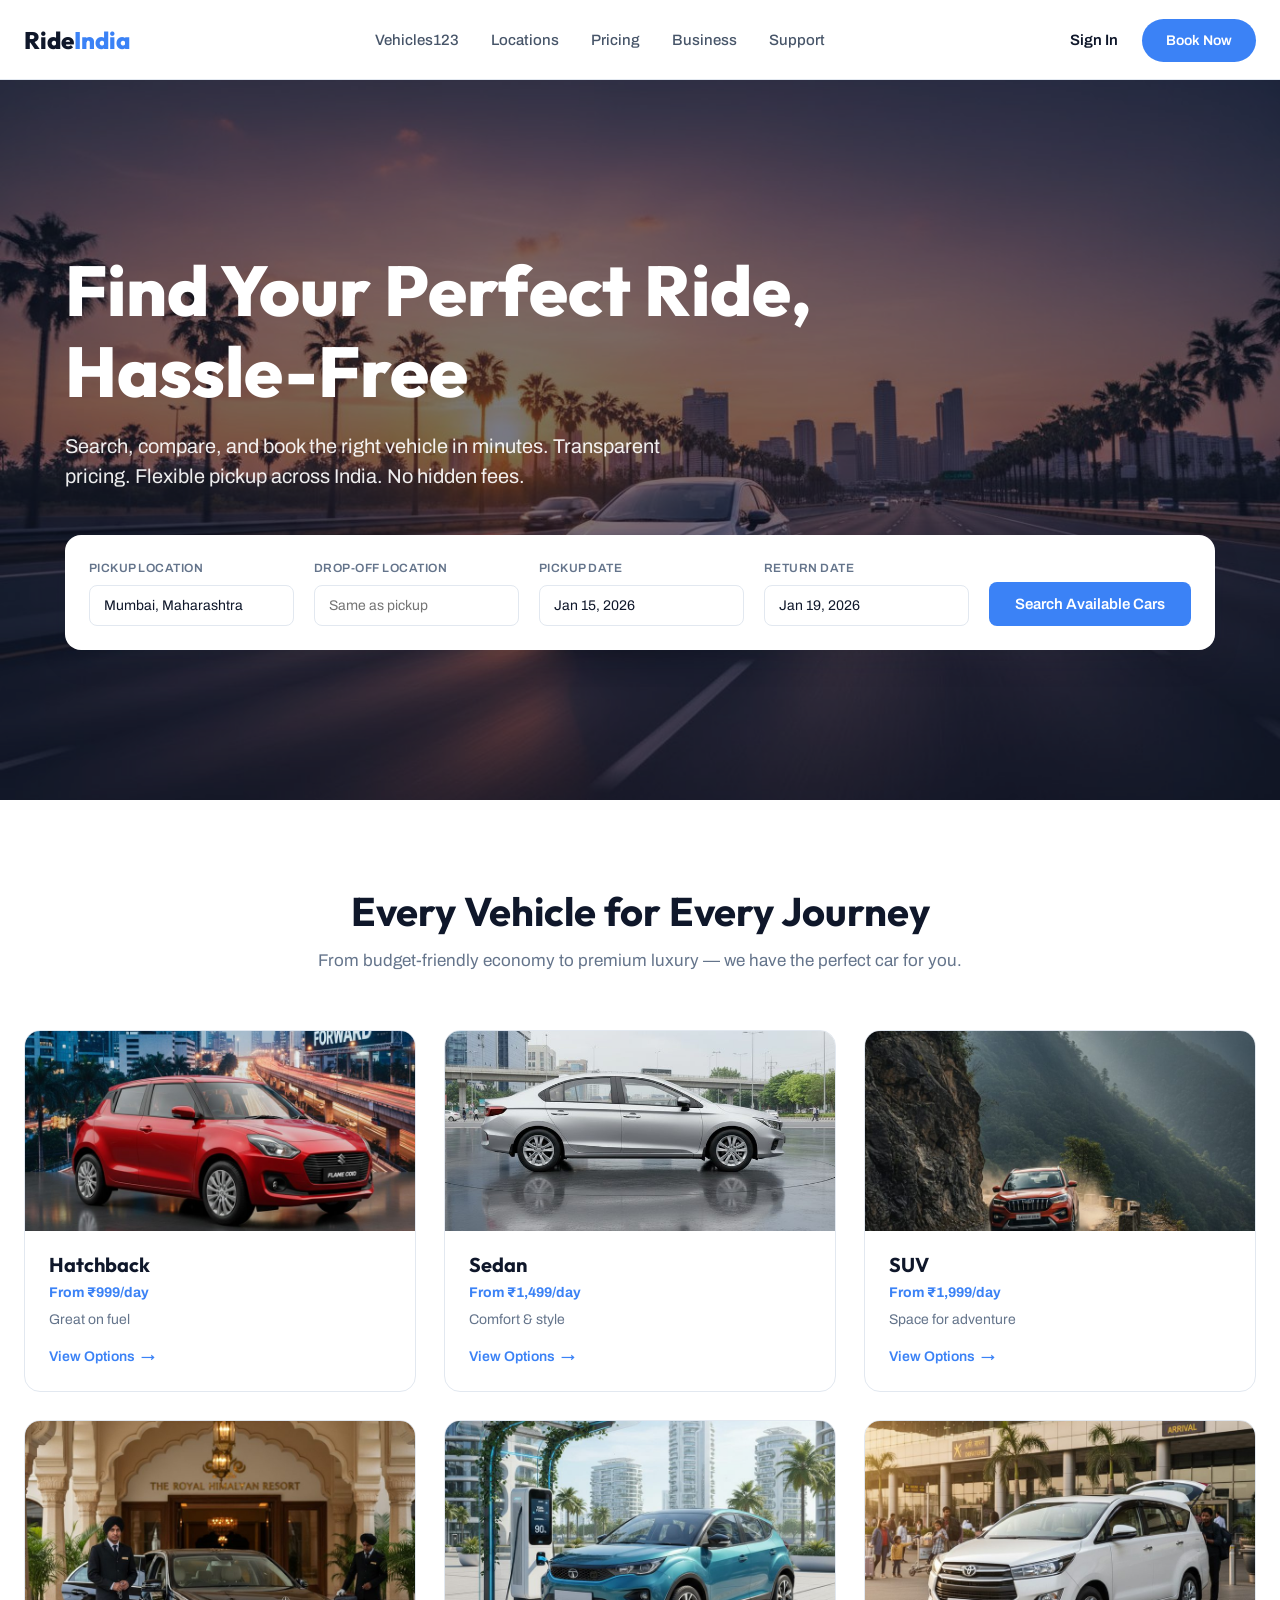
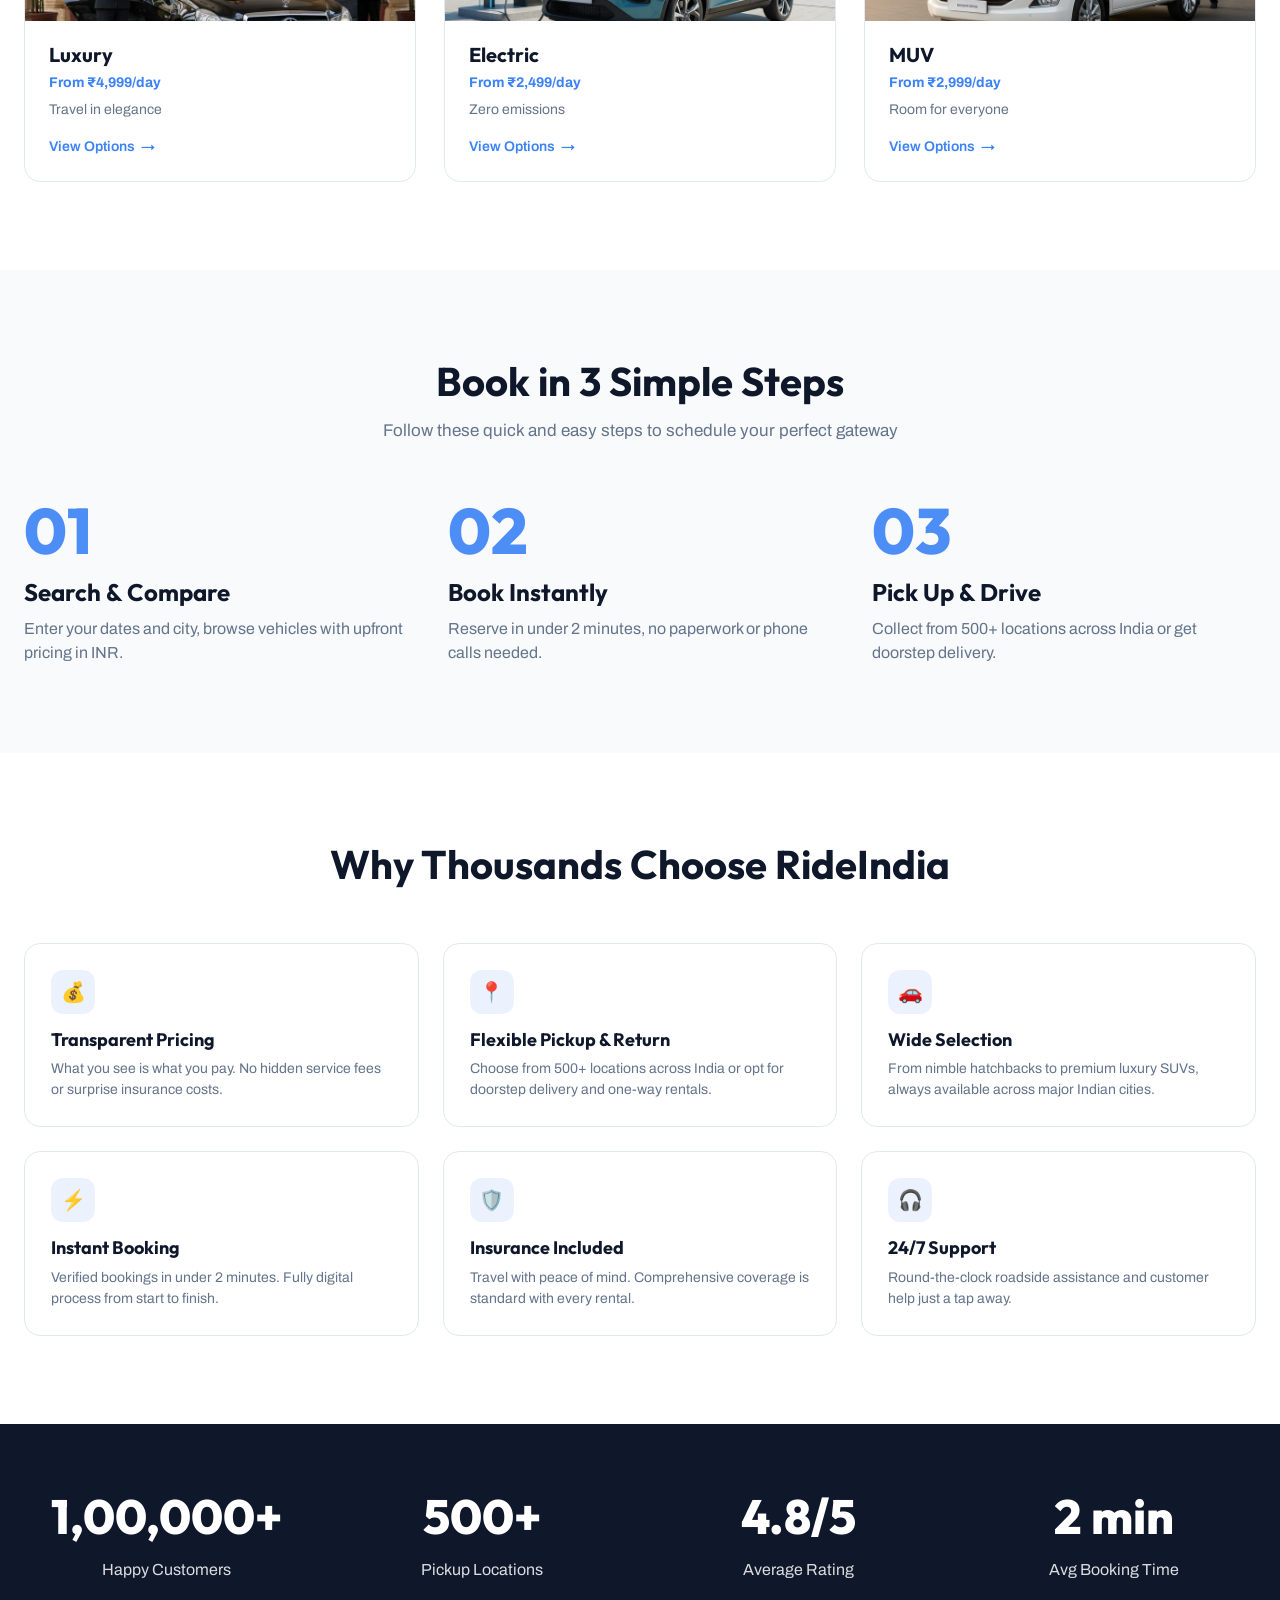
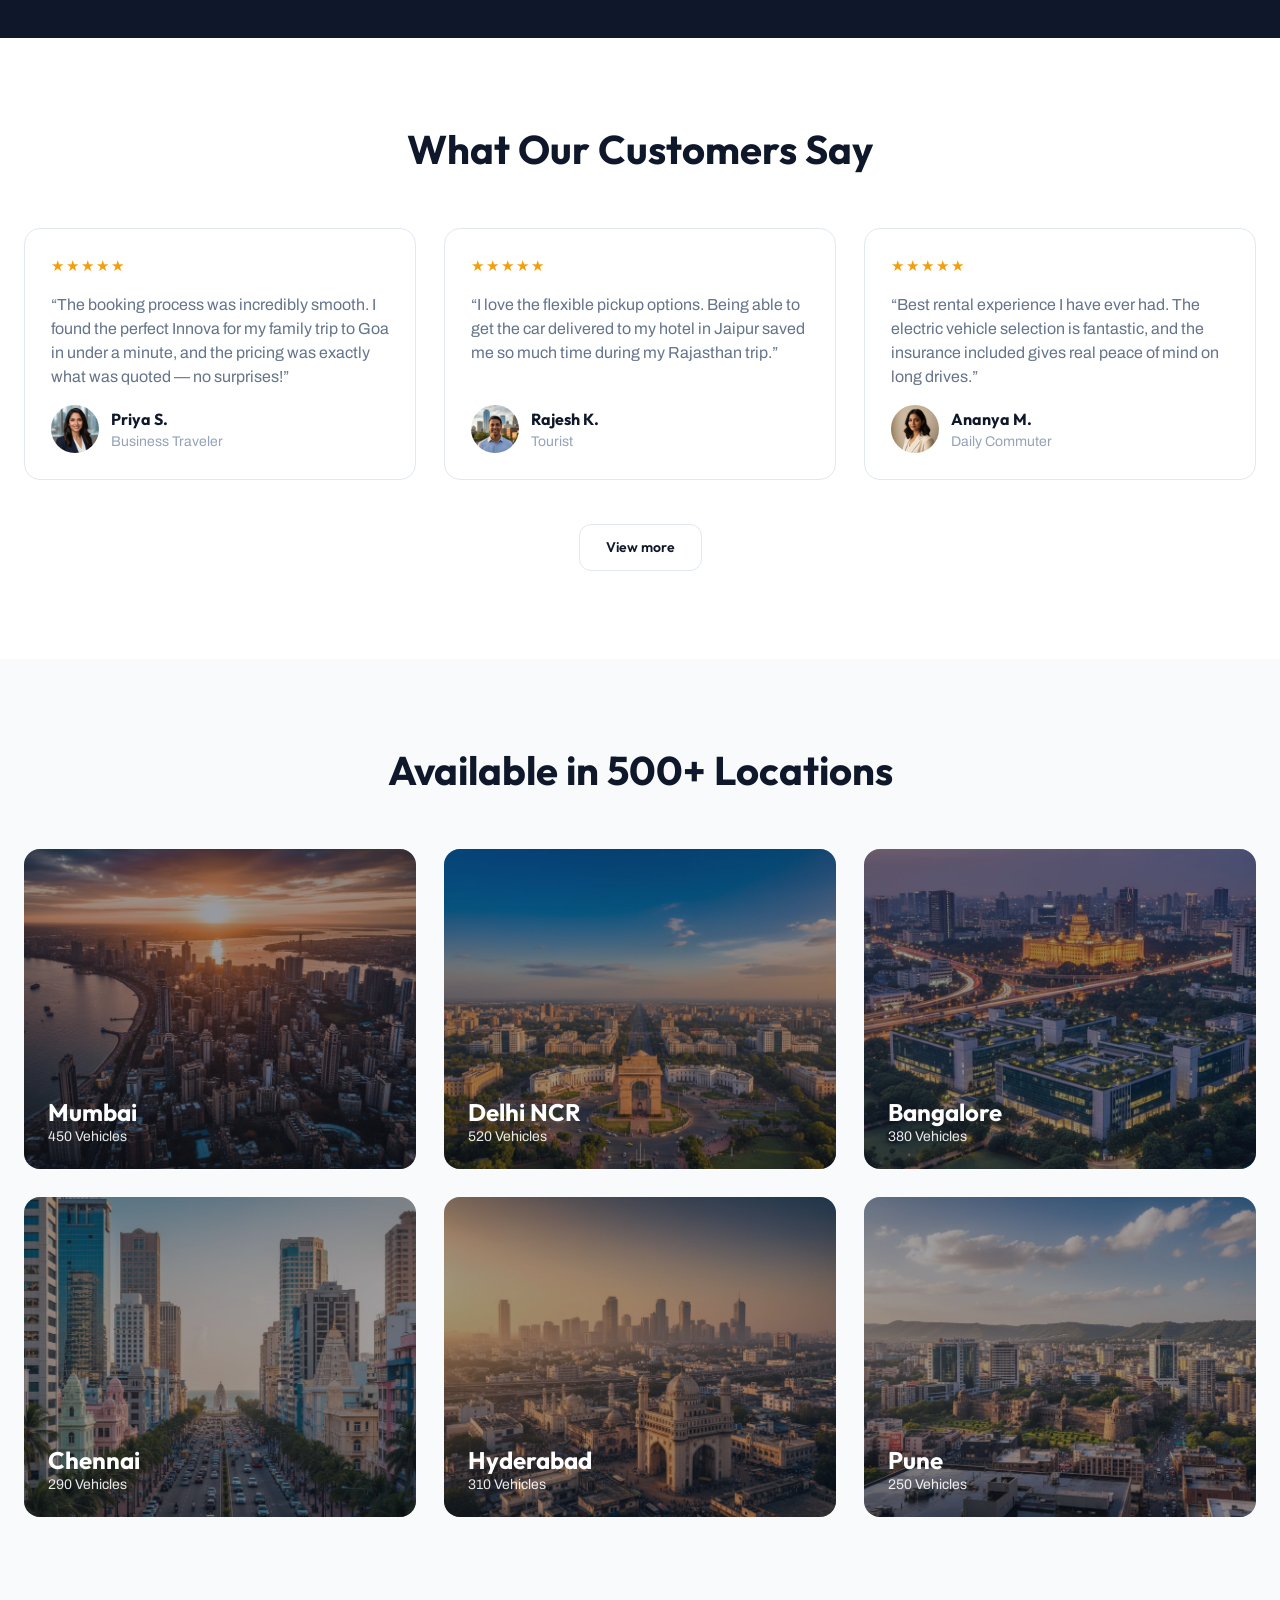
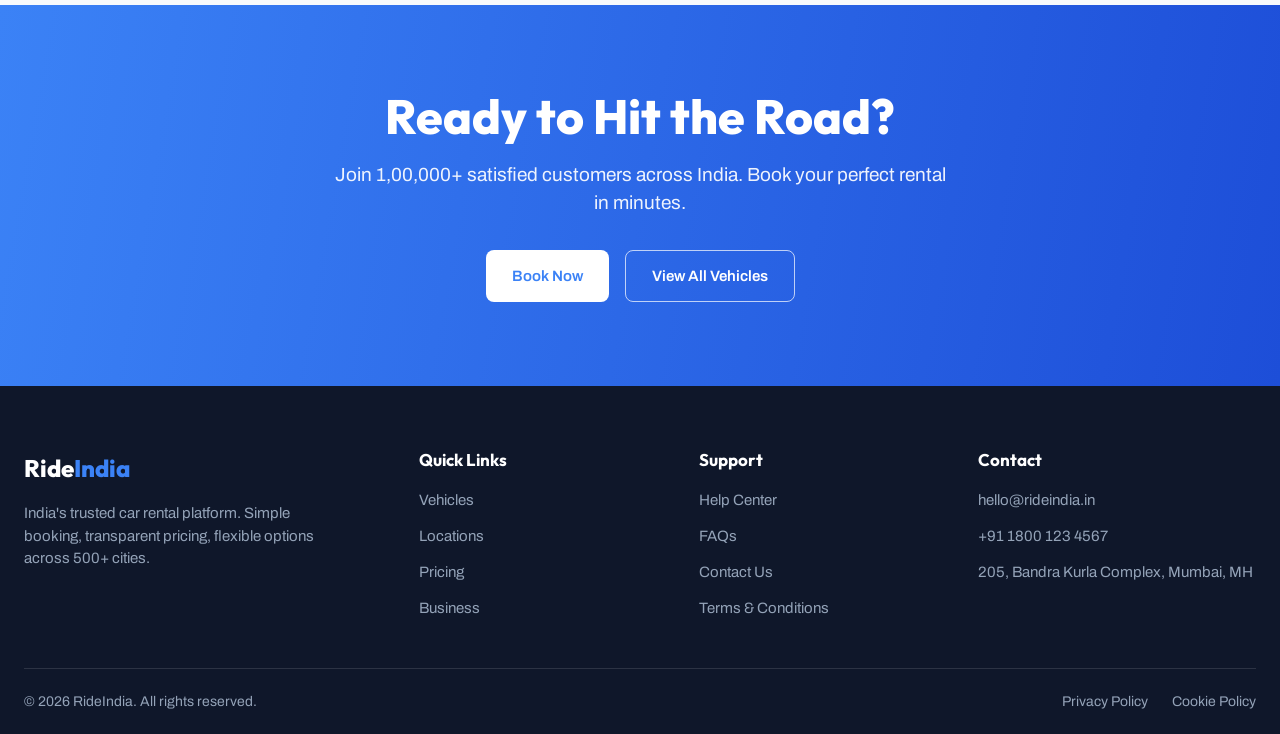
==== commit c42702e9: "Try" ====
--- a/index.html
+++ b/index.html
@@ -17,7 +17,7 @@
     <input type="checkbox" id="nav-toggle" class="nav-toggle" aria-label="Toggle menu">
     <label for="nav-toggle" class="nav-burger" aria-hidden="true"><span></span><span></span><span></span></label>
     <ul class="nav-links">
-      <li><a href="available-cars.html">Vehicles</a></li>
+      <li><a href="available-cars.html">Vehicles123</a></li>
       <li><a href="index.html#locations">Locations</a></li>
       <li><a href="index.html#categories">Pricing</a></li>
       <li><a href="index.html#why">Business</a></li>
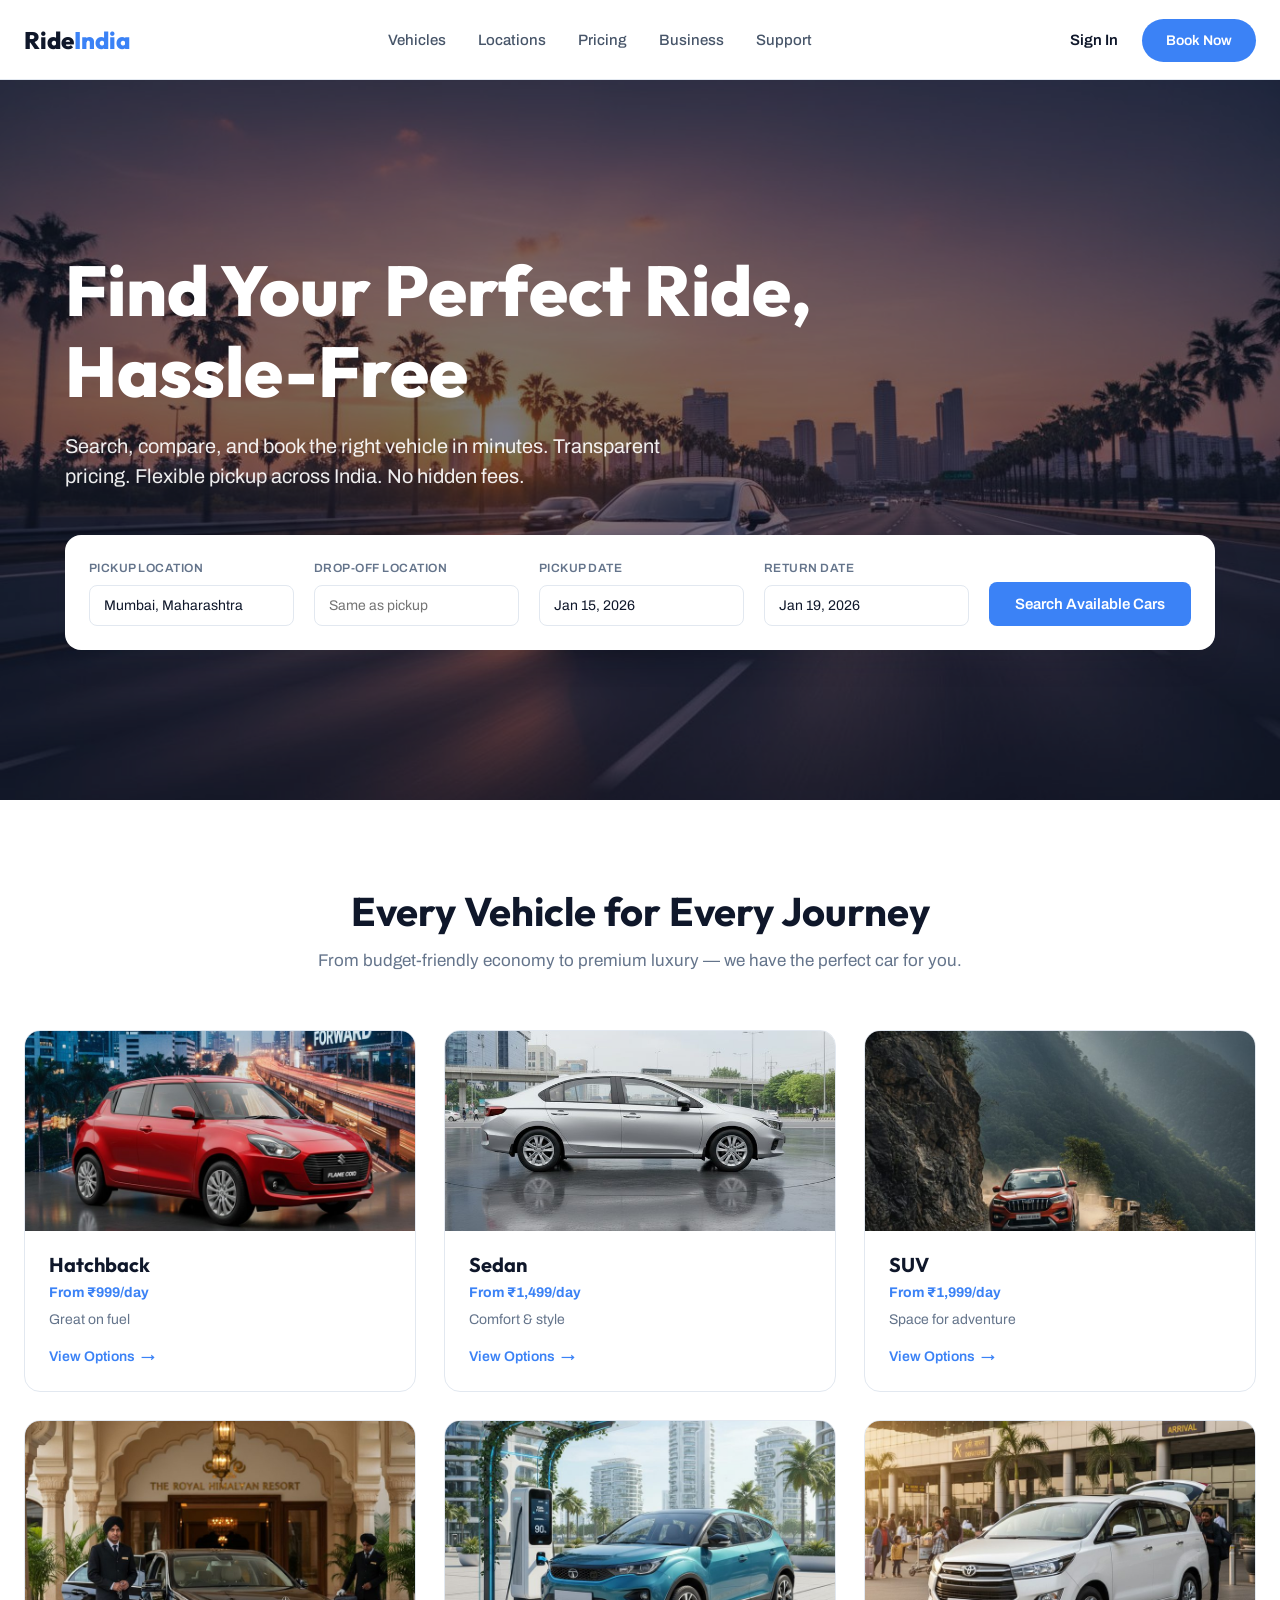
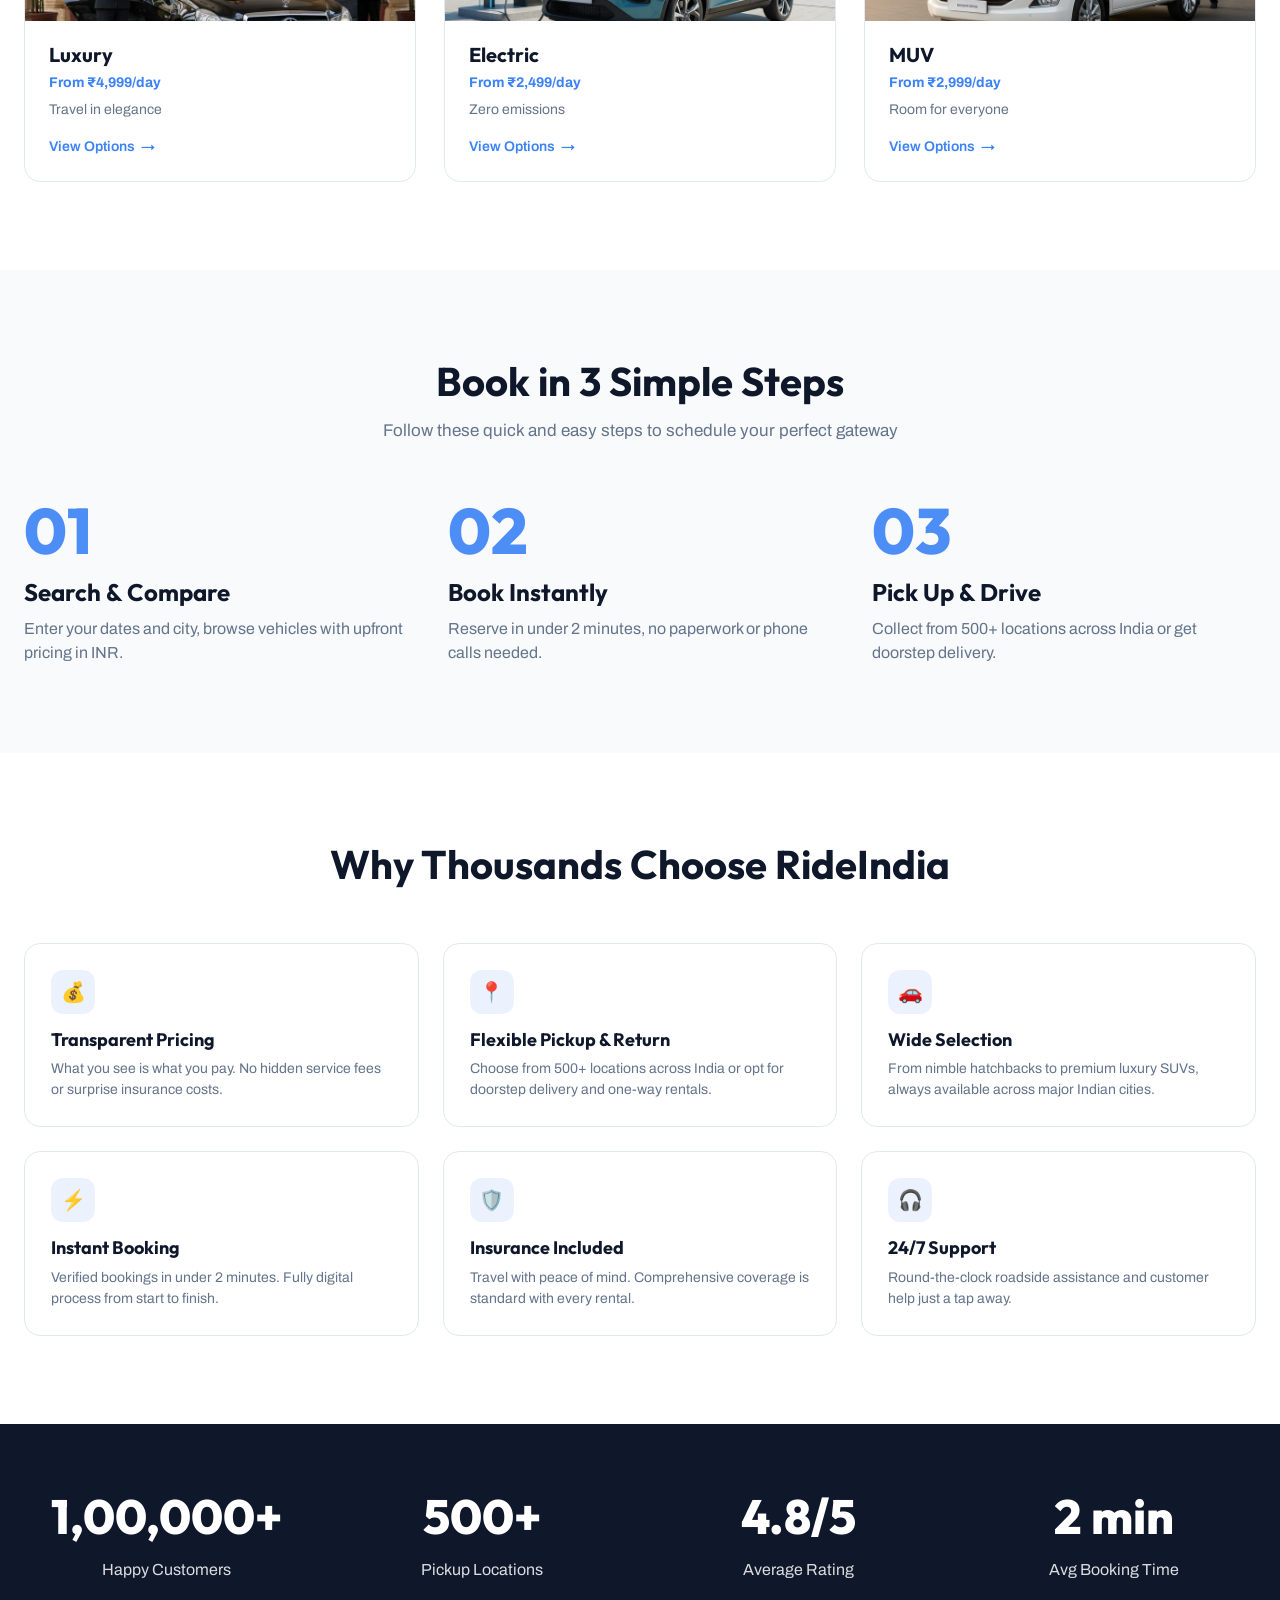
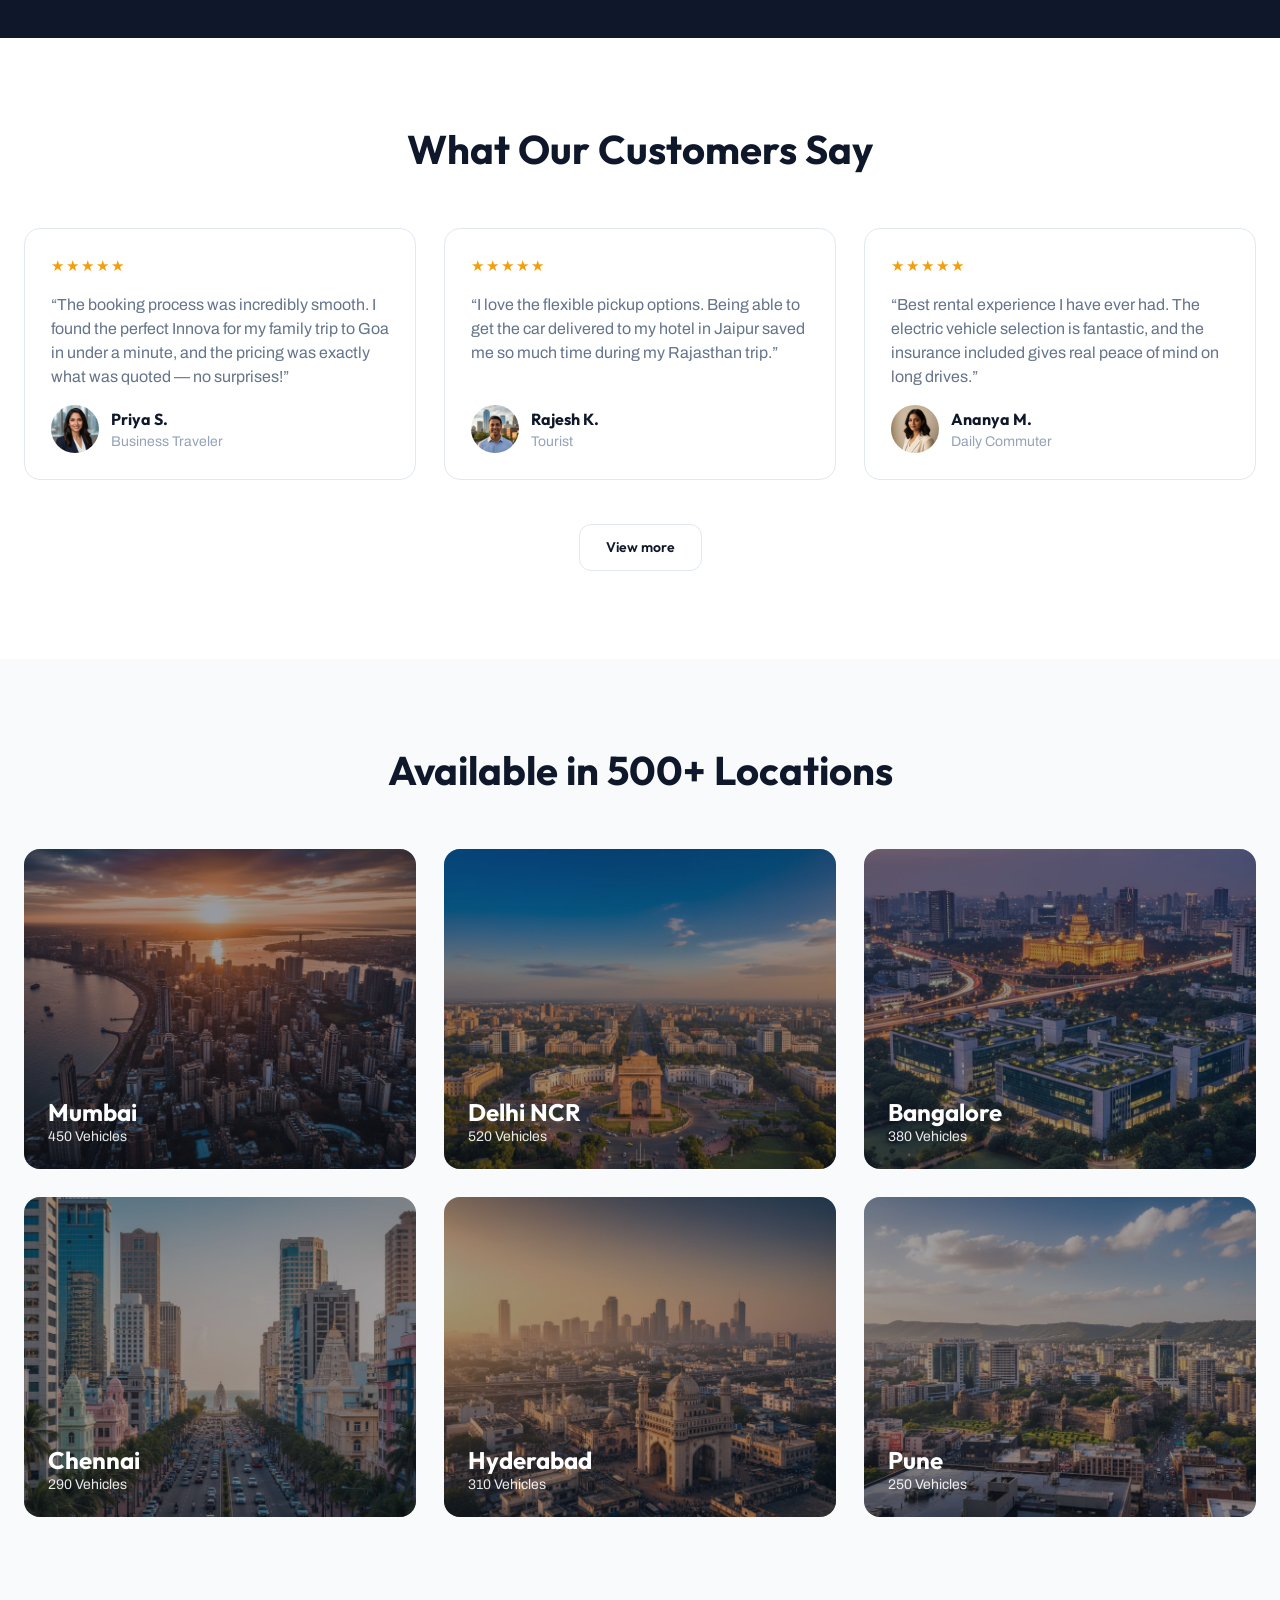
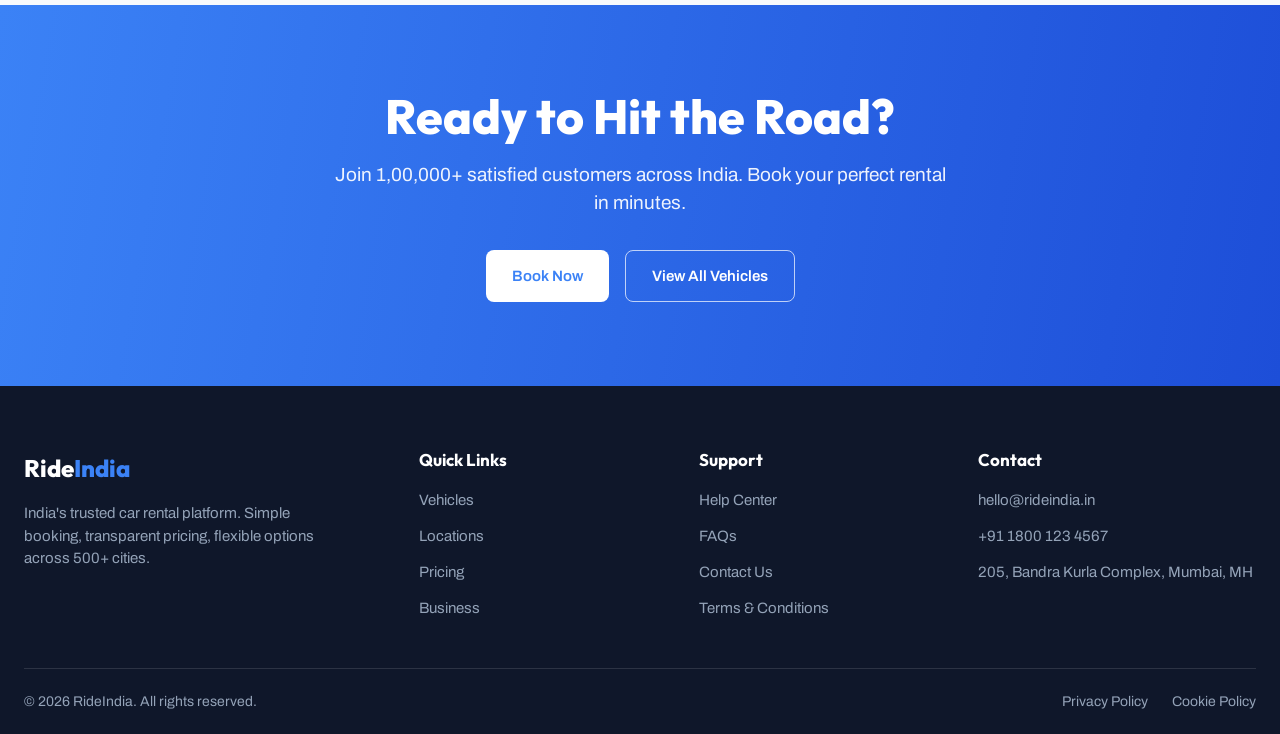
==== commit 78381c89: "rewert" ====
--- a/index.html
+++ b/index.html
@@ -17,7 +17,7 @@
     <input type="checkbox" id="nav-toggle" class="nav-toggle" aria-label="Toggle menu">
     <label for="nav-toggle" class="nav-burger" aria-hidden="true"><span></span><span></span><span></span></label>
     <ul class="nav-links">
-      <li><a href="available-cars.html">Vehicles123</a></li>
+      <li><a href="available-cars.html">Vehicles</a></li>
       <li><a href="index.html#locations">Locations</a></li>
       <li><a href="index.html#categories">Pricing</a></li>
       <li><a href="index.html#why">Business</a></li>
